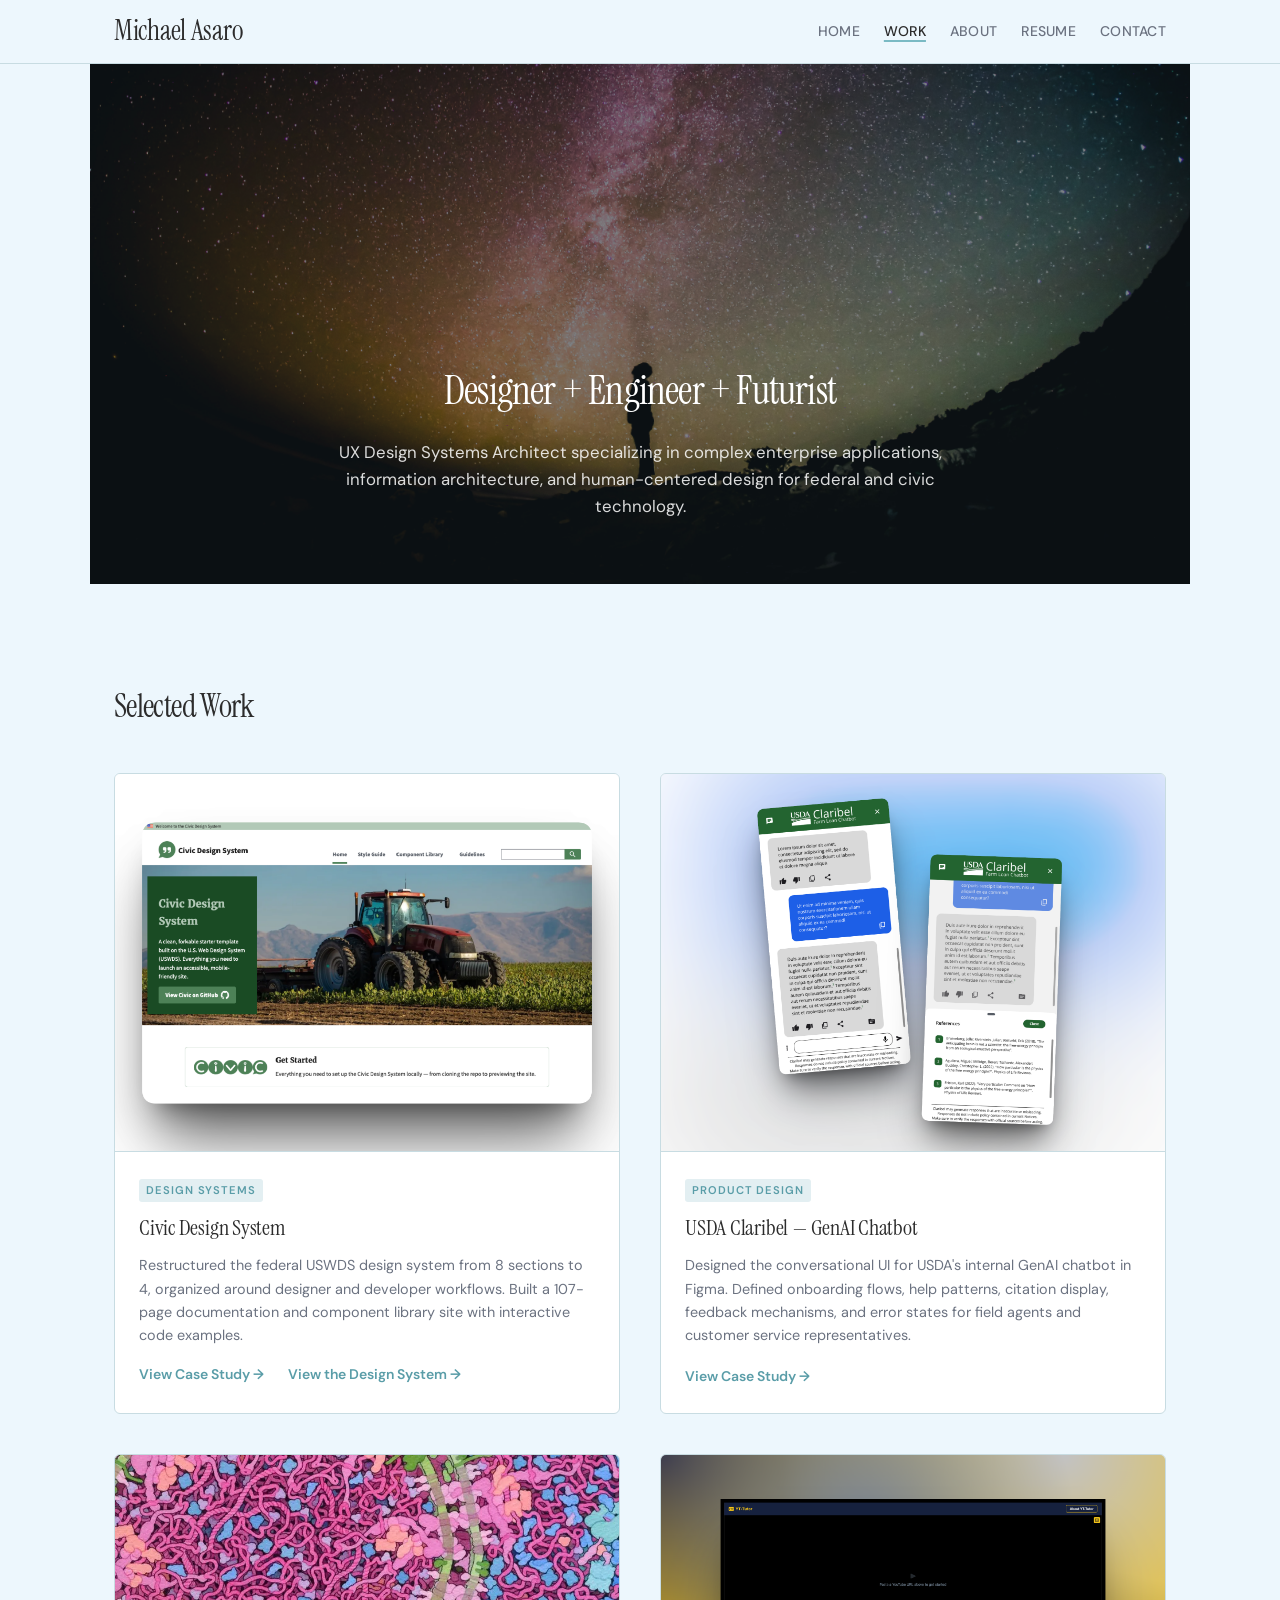
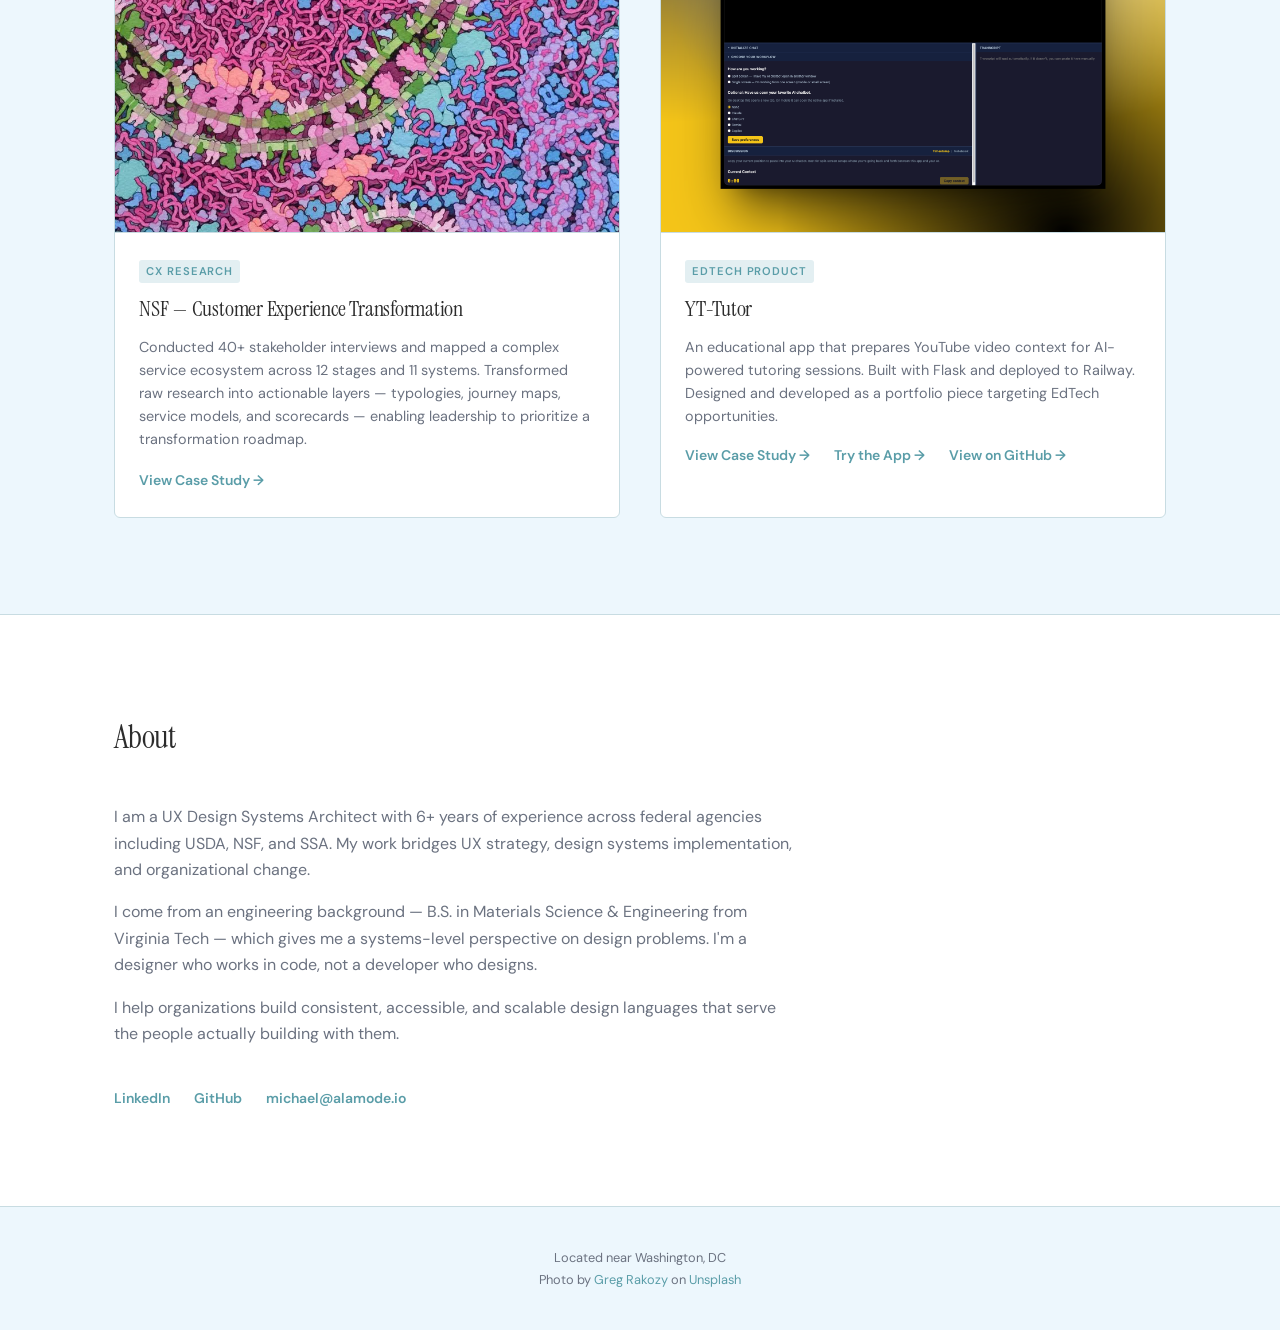
==== index.html @ 085da2db "Initial commit: portfolio site with 4 case studies, resume, and favicon Co-Authored-By: Claude Opus " ====
<!DOCTYPE html>
<html lang="en">
<head>
  <meta charset="UTF-8">
  <meta name="viewport" content="width=device-width, initial-scale=1.0">
  <title>Michael Asaro — UX Designer</title>
  <link rel="icon" href="favicon.svg" type="image/svg+xml">
  <link rel="stylesheet" href="styles.css">
  <link rel="preconnect" href="https://fonts.googleapis.com">
  <link rel="preconnect" href="https://fonts.gstatic.com" crossorigin>
  <link href="https://fonts.googleapis.com/css2?family=DM+Sans:ital,wght@0,400;0,500;0,600;0,700;1,400&family=Instrument+Serif:ital@0;1&display=swap" rel="stylesheet">
</head>
<body>

  <!-- Navigation -->
  <nav class="site-nav">
    <div class="nav-inner">
      <a href="/" class="nav-logo">Michael Asaro</a>
      <div class="nav-links">
        <a href="index.html">Home</a>
        <a href="#work" class="active">Work</a>
        <a href="#about">About</a>
        <a href="resume.html">Resume</a>
        <a href="mailto:michael@alamode.io">Contact</a>
      </div>
    </div>
  </nav>

  <!-- Hero -->
  <header class="hero">
    <div class="hero-overlay"></div>
    <div class="hero-content">
      <h1 class="hero-title">Designer + Engineer + Futurist</h1>
      <p class="hero-subtitle">UX Design Systems Architect specializing in complex enterprise applications, information architecture, and human-centered design for federal and civic technology.</p>
    </div>
  </header>

  <!-- Work Section -->
  <section id="work" class="work-section">
    <h2 class="section-heading">Selected Work</h2>
    <div class="card-grid">

      <!-- Card 1: Civic Design System -->
      <article class="project-card">
        <div class="card-image">
          <img src="civic-design-system/thumbnail.png" alt="Screenshot of the Civic Design System documentation site">
        </div>
        <div class="card-content">
          <span class="card-tag">Design Systems</span>
          <h3 class="card-title">Civic Design System</h3>
          <p class="card-description">Restructured the federal USWDS design system from 8 sections to 4, organized around designer and developer workflows. Built a 107-page documentation and component library site with interactive code examples.</p>
          <div class="card-links">
            <a href="civic-design-system.html" class="card-link">View Case Study →</a>
            <a href="https://michaelasaro.github.io/civic-guide/" class="card-link" target="_blank" rel="noopener">View the Design System →</a>
          </div>
        </div>
      </article>

      <!-- Card 2: USDA GenAI Chatbot -->
      <article class="project-card">
        <div class="card-image">
          <img src="claribel-chatbot/thumbnail.png" alt="Figma mockups of the USDA Claribel chatbot interface">
        </div>
        <div class="card-content">
          <span class="card-tag">Product Design</span>
          <h3 class="card-title">USDA Claribel — GenAI Chatbot</h3>
          <p class="card-description">Designed the conversational UI for USDA's internal GenAI chatbot in Figma. Defined onboarding flows, help patterns, citation display, feedback mechanisms, and error states for field agents and customer service representatives.</p>
          <a href="claribel-chatbot.html" class="card-link">View Case Study →</a>
        </div>
      </article>

      <!-- Card 3: NSF CX Research -->
      <article class="project-card">
        <div class="card-image">
          <img src="nsf-cx-research/thumbnail.png" alt="Service ecosystem visualization from NSF customer experience research">
        </div>
        <div class="card-content">
          <span class="card-tag">CX Research</span>
          <h3 class="card-title">NSF — Customer Experience Transformation</h3>
          <p class="card-description">Conducted 40+ stakeholder interviews and mapped a complex service ecosystem across 12 stages and 11 systems. Transformed raw research into actionable layers — typologies, journey maps, service models, and scorecards — enabling leadership to prioritize a transformation roadmap.</p>
          <a href="nsf-cx-research.html" class="card-link">View Case Study →</a>
        </div>
      </article>

      <!-- Card 4: YT-Tutor -->
      <article class="project-card">
        <div class="card-image">
          <img src="yt-tutor/thumbnail.png" alt="Screenshot of the YT-Tutor educational application">
        </div>
        <div class="card-content">
          <span class="card-tag">EdTech Product</span>
          <h3 class="card-title">YT-Tutor</h3>
          <p class="card-description">An educational app that prepares YouTube video context for AI-powered tutoring sessions. Built with Flask and deployed to Railway. Designed and developed as a portfolio piece targeting EdTech opportunities.</p>
          <div class="card-links">
            <a href="yt-tutor.html" class="card-link">View Case Study →</a>
            <a href="https://yt-tutor.up.railway.app/" class="card-link" target="_blank" rel="noopener">Try the App →</a>
            <a href="https://github.com/michaelasaro/YT-Tutor" class="card-link" target="_blank" rel="noopener">View on GitHub →</a>
          </div>
        </div>
      </article>

    </div>
  </section>

  <!-- About Section -->
  <section id="about" class="about-section">
    <div class="about-inner">
      <h2 class="section-heading">About</h2>
      <div class="about-content">
        <p>I am a UX Design Systems Architect with 6+ years of experience across federal agencies including USDA, NSF, and SSA. My work bridges UX strategy, design systems implementation, and organizational change.</p>
        <p>I come from an engineering background — B.S. in Materials Science &amp; Engineering from Virginia Tech — which gives me a systems-level perspective on design problems. I'm a designer who works in code, not a developer who designs.</p>
        <p>I help organizations build consistent, accessible, and scalable design languages that serve the people actually building with them.</p>
      </div>
      <div class="about-links">
        <a href="https://www.linkedin.com/in/alamode" target="_blank" rel="noopener">LinkedIn</a>
        <a href="https://github.com/michaelasaro" target="_blank" rel="noopener">GitHub</a>
        <a href="mailto:michael@alamode.io">michael@alamode.io</a>
      </div>
    </div>
  </section>

  <!-- Footer -->
  <footer class="site-footer">
    <p>Located near Washington, DC</p>
    <p>Photo by <a href="https://unsplash.com/@grakozy?utm_source=unsplash&utm_medium=referral&utm_content=creditCopyText" target="_blank" rel="noopener">Greg Rakozy</a> on <a href="https://unsplash.com/photos/silhouette-photography-of-person-oMpAz-DN-9I?utm_source=unsplash&utm_medium=referral&utm_content=creditCopyText" target="_blank" rel="noopener">Unsplash</a></p>
  </footer>

</body>
</html>
---- styles.css ----
/* ============================================
   CUSTOM PROPERTIES
   ============================================ */
:root {
  /* Colors — derived from old Squarespace palette */
  --color-bg: #edf7fd;
  --color-surface: #ffffff;
  --color-accent: #7abac4;
  --color-accent-hover: #5a9da8;
  --color-text: #2c2c2c;
  --color-text-muted: #6b7280;
  --color-border: #c8dce2;
  --color-tag-bg: #e3eff2;
  --color-hero-overlay: rgba(20, 30, 35, 0.55);

  /* Typography */
  --font-display: 'Instrument Serif', Georgia, serif;
  --font-body: 'DM Sans', system-ui, sans-serif;

  /* Spacing */
  --space-xs: 0.5rem;
  --space-sm: 1rem;
  --space-md: 1.5rem;
  --space-lg: 2.5rem;
  --space-xl: 4rem;
  --space-2xl: 6rem;

  /* Layout */
  --max-width: 1100px;
  --nav-height: 64px;
  --border-radius: 6px;
}


/* ============================================
   RESET & BASE
   ============================================ */
*, *::before, *::after {
  box-sizing: border-box;
  margin: 0;
  padding: 0;
}

html {
  scroll-behavior: smooth;
  scroll-padding-top: var(--nav-height);
}

body {
  font-family: var(--font-body);
  font-size: 1rem;
  line-height: 1.65;
  color: var(--color-text);
  background-color: var(--color-bg);
  -webkit-font-smoothing: antialiased;
}

img {
  max-width: 100%;
  height: auto;
  display: block;
}

a {
  color: var(--color-accent-hover);
  text-decoration: none;
  transition: color 0.2s ease;
}

a:hover {
  color: var(--color-text);
}


/* ============================================
   NAVIGATION
   ============================================ */
.site-nav {
  position: fixed;
  top: 0;
  left: 0;
  right: 0;
  z-index: 100;
  height: var(--nav-height);
  background: rgba(237, 247, 253, 0.92);
  backdrop-filter: blur(12px);
  -webkit-backdrop-filter: blur(12px);
  border-bottom: 1px solid var(--color-border);
}

.nav-inner {
  max-width: var(--max-width);
  margin: 0 auto;
  padding: 0 var(--space-md);
  height: 100%;
  display: flex;
  align-items: center;
  justify-content: space-between;
}

.nav-logo {
  font-family: var(--font-display);
  font-size: 1.75rem;
  color: var(--color-text);
  letter-spacing: -0.01em;
}

.nav-logo:hover {
  color: var(--color-accent-hover);
}

.nav-links {
  display: flex;
  gap: var(--space-md);
}

.nav-links a {
  font-size: 0.875rem;
  font-weight: 500;
  color: var(--color-text-muted);
  letter-spacing: 0.02em;
  text-transform: uppercase;
}

.nav-links a:hover,
.nav-links a.active {
  color: var(--color-text);
}

.nav-links a.active {
  text-decoration: underline;
  text-underline-offset: 4px;
  text-decoration-thickness: 2px;
  text-decoration-color: var(--color-accent);
}


/* ============================================
   HERO
   ============================================ */
.hero {
  position: relative;
  max-width: var(--max-width);
  margin: var(--nav-height) auto 0;
  padding-top: var(--space-xl);
  height: 520px;
  background-image: url('images/greg-rakozy-oMpAz-DN-9I-unsplash.jpg');
  background-size: cover;
  background-position: center bottom;
  display: flex;
  align-items: flex-end;
  justify-content: center;
}

.hero-overlay {
  position: absolute;
  inset: 0;
  background: var(--color-hero-overlay);
}

.hero-content {
  position: relative;
  z-index: 1;
  max-width: var(--max-width);
  padding: var(--space-xl) var(--space-md);
  text-align: center;
}

.hero-title {
  font-family: var(--font-display);
  font-size: 2.5rem;
  font-weight: 400;
  color: #ffffff;
  margin-bottom: var(--space-sm);
  letter-spacing: -0.02em;
}

.hero-subtitle {
  font-size: 1.05rem;
  color: rgba(255, 255, 255, 0.85);
  max-width: 680px;
  margin: 0 auto;
  line-height: 1.6;
}


/* ============================================
   SECTIONS
   ============================================ */
.section-heading {
  font-family: var(--font-display);
  font-size: 2rem;
  font-weight: 400;
  color: var(--color-text);
  margin-bottom: var(--space-lg);
  letter-spacing: -0.02em;
}

.work-section {
  max-width: var(--max-width);
  margin: 0 auto;
  padding: var(--space-2xl) var(--space-md);
}


/* ============================================
   PROJECT CARDS
   ============================================ */
.card-grid {
  display: grid;
  grid-template-columns: repeat(2, 1fr);
  gap: var(--space-lg);
}

.project-card {
  background: var(--color-surface);
  border-radius: var(--border-radius);
  overflow: hidden;
  border: 1px solid var(--color-border);
  transition: transform 0.25s ease, box-shadow 0.25s ease;
}

.project-card:hover {
  transform: translateY(-3px);
  box-shadow: 0 8px 24px rgba(0, 0, 0, 0.08);
}

.card-image {
  aspect-ratio: 4 / 3;
  overflow: hidden;
  background: #d8e6eb;
  border-bottom: 1px solid var(--color-border);
}

.card-image img {
  width: 100%;
  height: 100%;
  object-fit: cover;
  object-position: center top;
}

.card-content {
  padding: var(--space-md);
}

.card-tag {
  display: inline-block;
  font-size: 0.7rem;
  font-weight: 600;
  text-transform: uppercase;
  letter-spacing: 0.08em;
  color: var(--color-accent-hover);
  background: var(--color-tag-bg);
  padding: 0.2em 0.65em;
  border-radius: 3px;
  margin-bottom: var(--space-xs);
}

.card-title {
  font-family: var(--font-display);
  font-size: 1.4rem;
  font-weight: 400;
  color: var(--color-text);
  margin-bottom: var(--space-xs);
  letter-spacing: -0.01em;
}

.card-description {
  font-size: 0.9rem;
  color: var(--color-text-muted);
  margin-bottom: var(--space-sm);
  line-height: 1.6;
}

.card-link {
  font-size: 0.875rem;
  font-weight: 600;
  color: var(--color-accent-hover);
}

.card-link:hover {
  color: var(--color-text);
}

.card-links {
  display: flex;
  gap: var(--space-md);
}


/* ============================================
   ABOUT
   ============================================ */
.about-section {
  background: var(--color-surface);
  border-top: 1px solid var(--color-border);
  border-bottom: 1px solid var(--color-border);
}

.about-inner {
  max-width: var(--max-width);
  margin: 0 auto;
  padding: var(--space-2xl) var(--space-md);
}

.about-content {
  max-width: 680px;
}

.about-content p {
  font-size: 1rem;
  color: var(--color-text-muted);
  margin-bottom: var(--space-sm);
}

.about-content p:last-child {
  margin-bottom: var(--space-lg);
}

.about-links {
  display: flex;
  gap: var(--space-md);
}

.about-links a {
  font-size: 0.875rem;
  font-weight: 600;
  color: var(--color-accent-hover);
}

.about-links a:hover {
  color: var(--color-text);
}


/* ============================================
   RESUME PAGE
   ============================================ */
.resume-page {
  max-width: var(--max-width);
  margin: 0 auto;
  padding: calc(var(--nav-height) + var(--space-xl)) var(--space-md) var(--space-2xl);
}

.resume-header {
  margin-bottom: var(--space-xl);
}

.resume-name-row {
  display: flex;
  justify-content: space-between;
  align-items: flex-end;
  margin-bottom: var(--space-xs);
}

.resume-name {
  font-family: var(--font-display);
  font-size: 2.5rem;
  font-weight: 400;
  letter-spacing: -0.02em;
}

.resume-contact {
  font-size: 0.9rem;
  color: var(--color-text-muted);
  line-height: 1.8;
}

.resume-contact a {
  color: var(--color-accent-hover);
}

.print-btn {
  padding: 0.5em 1.2em;
  font-family: var(--font-body);
  font-size: 0.85rem;
  font-weight: 600;
  color: var(--color-surface);
  background: var(--color-accent);
  border: none;
  border-radius: var(--border-radius);
  cursor: pointer;
  transition: background 0.2s ease;
}

.print-btn:hover {
  background: var(--color-accent-hover);
}

.resume-section {
  margin-bottom: var(--space-xl);
}

.resume-section-title {
  font-family: var(--font-body);
  font-size: 1.1rem;
  font-weight: 700;
  text-transform: uppercase;
  letter-spacing: 0.05em;
  color: var(--color-accent-hover);
  padding-bottom: var(--space-xs);
  border-bottom: 2px solid var(--color-accent-hover);
  margin-bottom: var(--space-md);
}

.resume-section-title::before,
.resume-section-title::after {
  content: "\25A0";
  font-size: 0.6em;
  vertical-align: middle;
  color: var(--color-accent);
}

.resume-section-title::before {
  margin-right: 0.5em;
}

.resume-section-title::after {
  margin-left: 0.5em;
}

.resume-skills {
  display: grid;
  gap: var(--space-xs);
}

.skill-row {
  display: flex;
  gap: var(--space-sm);
  font-size: 0.9rem;
  line-height: 1.6;
}

.skill-row dt {
  font-weight: 600;
  min-width: 120px;
  color: var(--color-text);
}

.skill-row dd {
  color: var(--color-text-muted);
}

.resume-entry {
  margin-bottom: var(--space-md);
}

.resume-entry:last-child {
  margin-bottom: 0;
}

.resume-entry-header {
  display: flex;
  justify-content: space-between;
  align-items: baseline;
  flex-wrap: wrap;
  gap: var(--space-xs);
  margin-bottom: var(--space-xs);
}

.resume-role {
  font-family: var(--font-body);
  font-size: 1rem;
  font-weight: 600;
}

.resume-company {
  font-weight: 400;
  color: var(--color-text-muted);
}

.resume-meta {
  font-size: 0.85rem;
  color: var(--color-text-muted);
  white-space: nowrap;
}

.resume-list {
  list-style: disc;
  padding-left: 1.25em;
}

.resume-list li {
  font-size: 0.9rem;
  color: var(--color-text-muted);
  line-height: 1.65;
  margin-bottom: 0.25em;
}

.resume-clearance {
  font-size: 0.9rem;
  color: var(--color-text-muted);
}


/* ============================================
   PRINT STYLES
   ============================================ */
@media print {
  *,
  *::before,
  *::after {
    background: transparent !important;
    color: #000 !important;
    box-shadow: none !important;
  }

  body {
    font-size: 10.5pt;
    line-height: 1.4;
  }

  .site-nav,
  .print-btn,
  .no-print {
    display: none !important;
  }

  .resume-page {
    padding: 0.5in 0.6in;
    max-width: 100%;
  }

  .resume-header {
    margin-bottom: 14pt;
  }

  .resume-name {
    font-size: 19pt;
    margin-bottom: 3pt;
  }

  .resume-contact {
    font-size: 9.5pt;
    line-height: 1.5;
  }

  .resume-section {
    margin-bottom: 12pt;
  }

  .resume-section-title {
    font-size: 12.5pt;
    margin-bottom: 7pt;
    padding-bottom: 3pt;
    color: var(--color-accent-hover) !important;
    border-bottom-color: var(--color-accent-hover) !important;
  }

  .resume-section-title::before,
  .resume-section-title::after {
    color: var(--color-accent) !important;
  }

  .skill-row {
    font-size: 9.5pt;
    line-height: 1.4;
  }

  .skill-row dt {
    min-width: 105px;
  }

  .resume-skills {
    gap: 2pt;
  }

  .resume-entry {
    margin-bottom: 10pt;
    page-break-inside: avoid;
  }

  .resume-entry-header {
    margin-bottom: 2pt;
    page-break-inside: avoid;
  }

  .resume-role {
    font-size: 10pt;
  }

  .resume-meta {
    font-size: 8.5pt;
  }

  .resume-list {
    padding-left: 1.1em;
  }

  .resume-list li {
    font-size: 9.5pt;
    line-height: 1.4;
    margin-bottom: 1.5pt;
  }

  .resume-clearance {
    font-size: 9.5pt;
  }

  a {
    text-decoration: none !important;
  }

  @page {
    margin: 0;
  }
}


/* ============================================
   FOOTER
   ============================================ */
.site-footer {
  max-width: var(--max-width);
  margin: 0 auto;
  padding: var(--space-lg) var(--space-md);
  text-align: center;
}

.site-footer p {
  font-size: 0.8rem;
  color: var(--color-text-muted);
}


/* ============================================
   RESPONSIVE
   ============================================ */
@media (max-width: 768px) {
  .hero {
    height: 340px;
  }

  .hero-title {
    font-size: 1.8rem;
  }

  .hero-subtitle {
    font-size: 0.95rem;
  }

  .card-grid {
    grid-template-columns: 1fr;
  }

  .section-heading {
    font-size: 1.6rem;
  }

  .about-links {
    flex-direction: column;
    gap: var(--space-xs);
  }
}

@media (max-width: 480px) {
  .nav-links {
    gap: var(--space-sm);
  }

  .nav-links a {
    font-size: 0.75rem;
  }

  .hero-content {
    padding: var(--space-lg) var(--space-sm);
  }
}
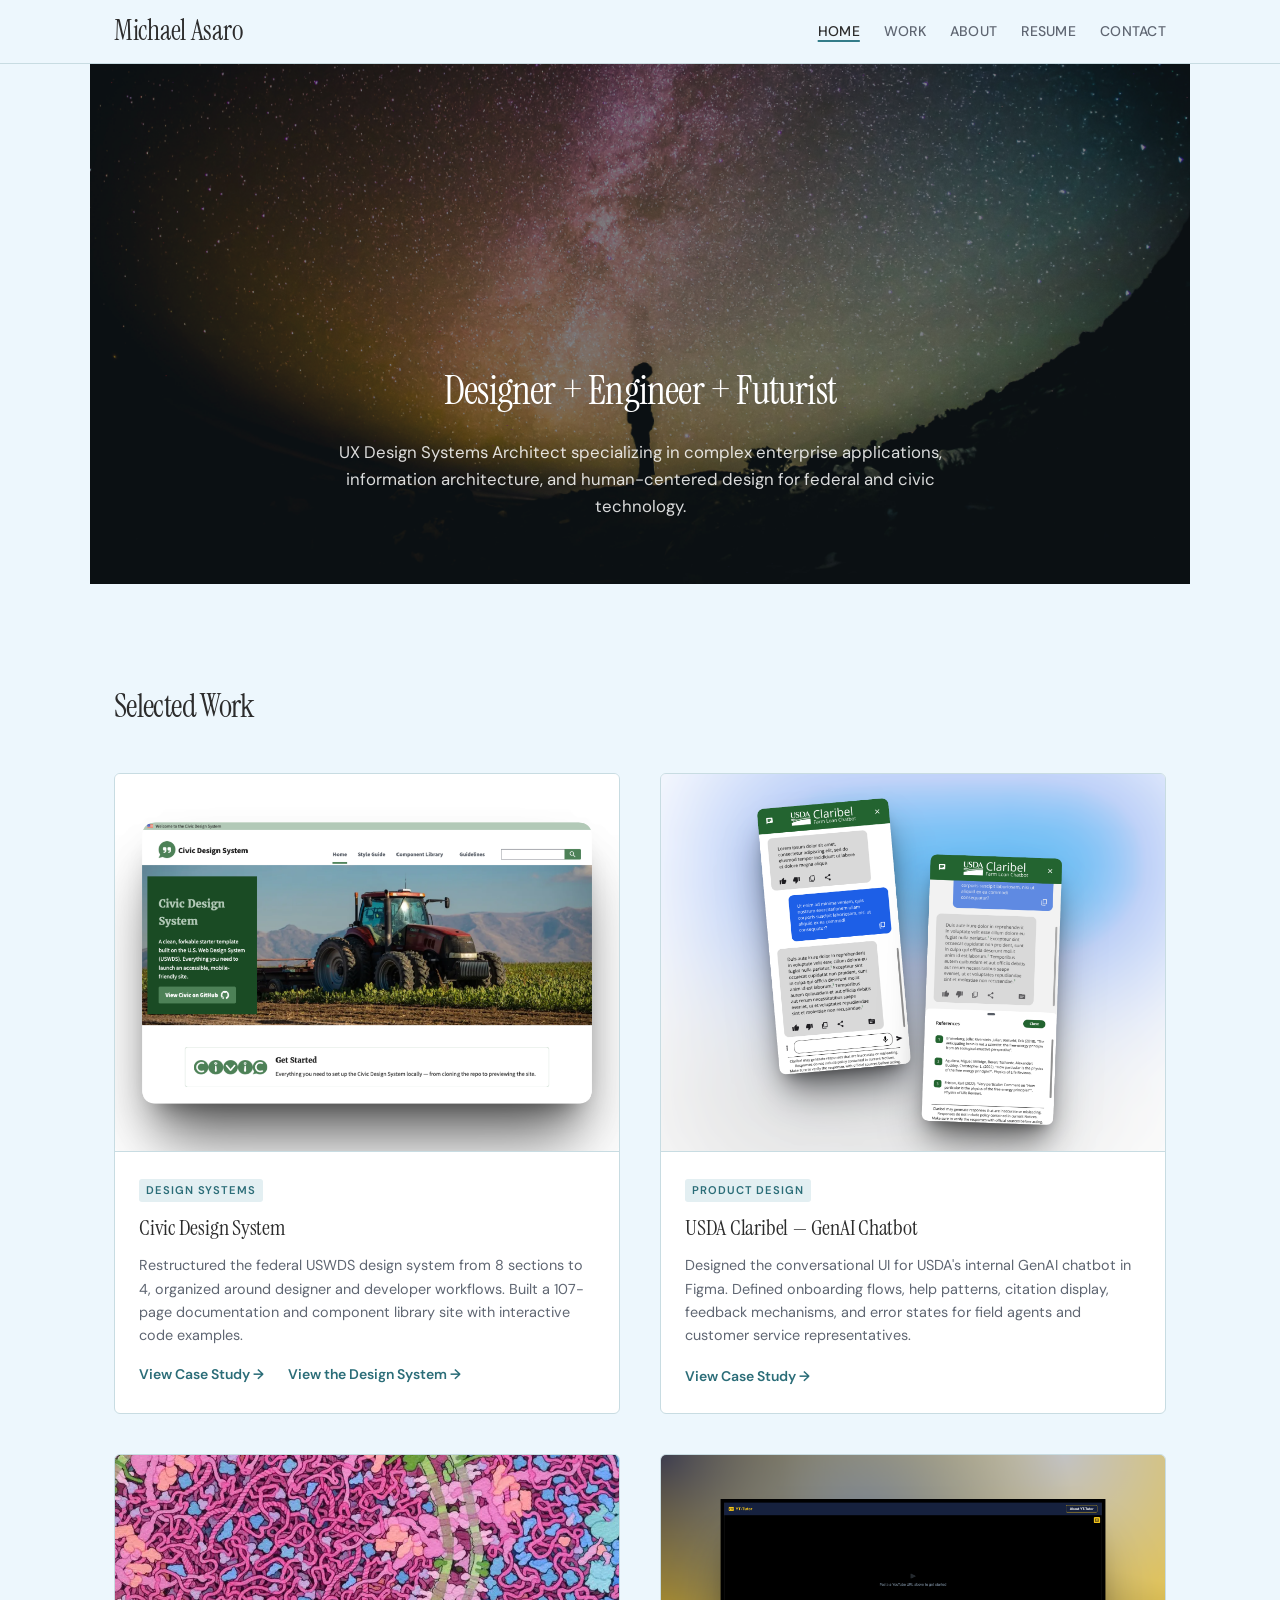
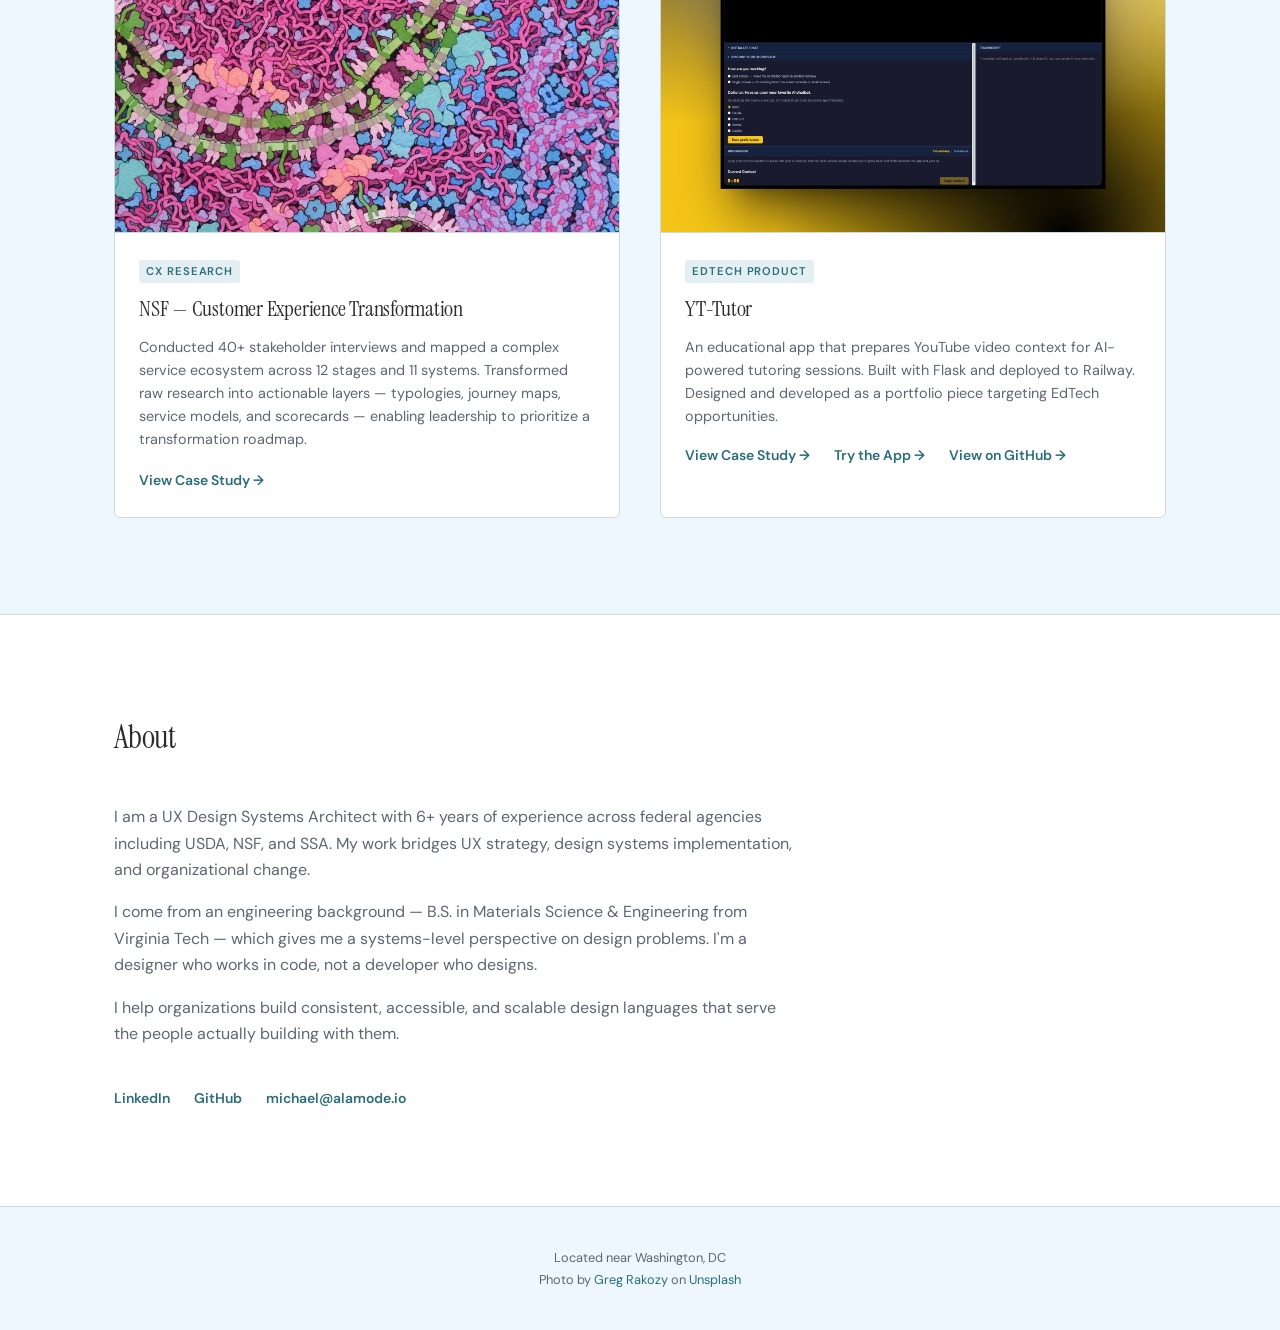
==== commit 91d8ec5b: "Add accessibility fixes, contact page, and mobile nav improvements - Fix WCAG 2.1 AA color contrast:" ====
--- a/index.html
+++ b/index.html
@@ -12,17 +12,19 @@
 </head>
 <body>
 
+  <a href="#main-content" class="skip-link">Skip to main content</a>
+
   <!-- Navigation -->
-  <nav class="site-nav">
+  <nav class="site-nav" aria-label="Main navigation">
     <div class="nav-inner">
       <a href="/" class="nav-logo">Michael Asaro</a>
-      <div class="nav-links">
-        <a href="index.html">Home</a>
-        <a href="#work" class="active">Work</a>
-        <a href="#about">About</a>
-        <a href="resume.html">Resume</a>
-        <a href="mailto:michael@alamode.io">Contact</a>
-      </div>
+      <ul class="nav-links">
+        <li><a href="index.html" data-section="home">Home</a></li>
+        <li><a href="#work" data-section="work">Work</a></li>
+        <li><a href="#about" data-section="about">About</a></li>
+        <li><a href="resume.html">Resume</a></li>
+        <li><a href="contact.html">Contact</a></li>
+      </ul>
     </div>
   </nav>
 
@@ -34,6 +36,8 @@
       <p class="hero-subtitle">UX Design Systems Architect specializing in complex enterprise applications, information architecture, and human-centered design for federal and civic technology.</p>
     </div>
   </header>
+
+  <main id="main-content">
 
   <!-- Work Section -->
   <section id="work" class="work-section">
@@ -51,7 +55,7 @@
           <p class="card-description">Restructured the federal USWDS design system from 8 sections to 4, organized around designer and developer workflows. Built a 107-page documentation and component library site with interactive code examples.</p>
           <div class="card-links">
             <a href="civic-design-system.html" class="card-link">View Case Study →</a>
-            <a href="https://michaelasaro.github.io/civic-guide/" class="card-link" target="_blank" rel="noopener">View the Design System →</a>
+            <a href="https://michaelasaro.github.io/civic-guide/" class="card-link" target="_blank" rel="noopener">View the Design System →<span class="sr-only"> (opens in new tab)</span></a>
           </div>
         </div>
       </article>
@@ -93,8 +97,8 @@
           <p class="card-description">An educational app that prepares YouTube video context for AI-powered tutoring sessions. Built with Flask and deployed to Railway. Designed and developed as a portfolio piece targeting EdTech opportunities.</p>
           <div class="card-links">
             <a href="yt-tutor.html" class="card-link">View Case Study →</a>
-            <a href="https://yt-tutor.up.railway.app/" class="card-link" target="_blank" rel="noopener">Try the App →</a>
-            <a href="https://github.com/michaelasaro/YT-Tutor" class="card-link" target="_blank" rel="noopener">View on GitHub →</a>
+            <a href="https://yt-tutor.up.railway.app/" class="card-link" target="_blank" rel="noopener">Try the App →<span class="sr-only"> (opens in new tab)</span></a>
+            <a href="https://github.com/michaelasaro/YT-Tutor" class="card-link" target="_blank" rel="noopener">View on GitHub →<span class="sr-only"> (opens in new tab)</span></a>
           </div>
         </div>
       </article>
@@ -112,18 +116,54 @@
         <p>I help organizations build consistent, accessible, and scalable design languages that serve the people actually building with them.</p>
       </div>
       <div class="about-links">
-        <a href="https://www.linkedin.com/in/alamode" target="_blank" rel="noopener">LinkedIn</a>
-        <a href="https://github.com/michaelasaro" target="_blank" rel="noopener">GitHub</a>
+        <a href="https://www.linkedin.com/in/alamode" target="_blank" rel="noopener">LinkedIn<span class="sr-only"> (opens in new tab)</span></a>
+        <a href="https://github.com/michaelasaro" target="_blank" rel="noopener">GitHub<span class="sr-only"> (opens in new tab)</span></a>
         <a href="mailto:michael@alamode.io">michael@alamode.io</a>
       </div>
     </div>
   </section>
 
+  </main>
+
   <!-- Footer -->
   <footer class="site-footer">
     <p>Located near Washington, DC</p>
-    <p>Photo by <a href="https://unsplash.com/@grakozy?utm_source=unsplash&utm_medium=referral&utm_content=creditCopyText" target="_blank" rel="noopener">Greg Rakozy</a> on <a href="https://unsplash.com/photos/silhouette-photography-of-person-oMpAz-DN-9I?utm_source=unsplash&utm_medium=referral&utm_content=creditCopyText" target="_blank" rel="noopener">Unsplash</a></p>
+    <p>Photo by <a href="https://unsplash.com/@grakozy?utm_source=unsplash&utm_medium=referral&utm_content=creditCopyText" target="_blank" rel="noopener">Greg Rakozy<span class="sr-only"> (opens in new tab)</span></a> on <a href="https://unsplash.com/photos/silhouette-photography-of-person-oMpAz-DN-9I?utm_source=unsplash&utm_medium=referral&utm_content=creditCopyText" target="_blank" rel="noopener">Unsplash<span class="sr-only"> (opens in new tab)</span></a></p>
   </footer>
+
+  <script>
+    (function () {
+      const sections = [
+        { id: 'about', el: document.getElementById('about') },
+        { id: 'work', el: document.getElementById('work') }
+      ];
+      const navLinks = document.querySelectorAll('.nav-links a[data-section]');
+      const offset = 120;
+
+      function update() {
+        let active = 'home';
+        const atBottom = (window.innerHeight + window.scrollY) >= (document.body.scrollHeight - 50);
+        if (atBottom) {
+          active = 'about';
+        } else {
+          for (const s of sections) {
+            if (s.el && s.el.getBoundingClientRect().top <= offset) {
+              active = s.id;
+            }
+          }
+        }
+        navLinks.forEach(link => {
+          const isActive = link.dataset.section === active;
+          link.classList.toggle('active', isActive);
+          if (isActive) link.setAttribute('aria-current', 'true');
+          else link.removeAttribute('aria-current');
+        });
+      }
+
+      window.addEventListener('scroll', update, { passive: true });
+      update();
+    })();
+  </script>
 
 </body>
 </html>
--- a/styles.css
+++ b/styles.css
@@ -5,10 +5,10 @@
   /* Colors — derived from old Squarespace palette */
   --color-bg: #edf7fd;
   --color-surface: #ffffff;
-  --color-accent: #7abac4;
-  --color-accent-hover: #5a9da8;
+  --color-accent: #337c89;
+  --color-accent-hover: #2b6d78;
   --color-text: #2c2c2c;
-  --color-text-muted: #6b7280;
+  --color-text-muted: #5f6672;
   --color-border: #c8dce2;
   --color-tag-bg: #e3eff2;
   --color-hero-overlay: rgba(20, 30, 35, 0.55);
@@ -69,6 +69,57 @@
 
 a:hover {
   color: var(--color-text);
+}
+
+
+/* ============================================
+   ACCESSIBILITY
+   ============================================ */
+.skip-link {
+  position: absolute;
+  top: -100%;
+  left: 0;
+  padding: 0.75rem 1.25rem;
+  background: var(--color-text);
+  color: var(--color-surface);
+  font-size: 0.875rem;
+  font-weight: 600;
+  z-index: 200;
+  transition: top 0.2s ease;
+}
+
+.skip-link:focus {
+  top: 0;
+  color: var(--color-surface);
+}
+
+a:focus-visible,
+button:focus-visible {
+  outline: 2px solid var(--color-text);
+  outline-offset: 2px;
+}
+
+.sr-only {
+  position: absolute;
+  width: 1px;
+  height: 1px;
+  padding: 0;
+  margin: -1px;
+  overflow: hidden;
+  clip: rect(0, 0, 0, 0);
+  white-space: nowrap;
+  border: 0;
+}
+
+@media (prefers-reduced-motion: reduce) {
+  *,
+  *::before,
+  *::after {
+    animation-duration: 0.01ms !important;
+    animation-iteration-count: 1 !important;
+    transition-duration: 0.01ms !important;
+    scroll-behavior: auto !important;
+  }
 }
 
 
@@ -112,6 +163,7 @@
 .nav-links {
   display: flex;
   gap: var(--space-md);
+  list-style: none;
 }
 
 .nav-links a {
@@ -511,6 +563,7 @@
   }
 
   .site-nav,
+  .skip-link,
   .print-btn,
   .no-print {
     display: none !important;
@@ -626,9 +679,42 @@
 /* ============================================
    RESPONSIVE
    ============================================ */
-@media (max-width: 768px) {
+@media screen and (max-width: 768px) {
+  .site-nav {
+    height: auto;
+  }
+
+  .nav-inner {
+    flex-wrap: wrap;
+    justify-content: center;
+    gap: 0;
+    padding: 0.4rem var(--space-md);
+  }
+
+  .nav-logo {
+    font-size: 1.4rem;
+    width: 100%;
+    text-align: center;
+    white-space: nowrap;
+  }
+
+  .nav-links {
+    gap: var(--space-sm);
+    padding-bottom: 0.35rem;
+  }
+
+  .nav-links a {
+    font-size: 0.75rem;
+    padding: 0.5rem 0.15rem;
+  }
+
+  html {
+    scroll-padding-top: 88px;
+  }
+
   .hero {
     height: 340px;
+    margin-top: 88px;
   }
 
   .hero-title {
@@ -639,6 +725,10 @@
     font-size: 0.95rem;
   }
 
+  .hero-content {
+    padding: var(--space-lg) var(--space-sm);
+  }
+
   .card-grid {
     grid-template-columns: 1fr;
   }
@@ -649,20 +739,14 @@
 
   .about-links {
     flex-direction: column;
-    gap: var(--space-xs);
-  }
-}
-
-@media (max-width: 480px) {
-  .nav-links {
     gap: var(--space-sm);
   }
 
-  .nav-links a {
-    font-size: 0.75rem;
-  }
-
-  .hero-content {
-    padding: var(--space-lg) var(--space-sm);
-  }
-}
+  .about-links a {
+    padding: 0.5rem 0;
+  }
+
+  .resume-page {
+    padding-top: calc(88px + var(--space-xl));
+  }
+}
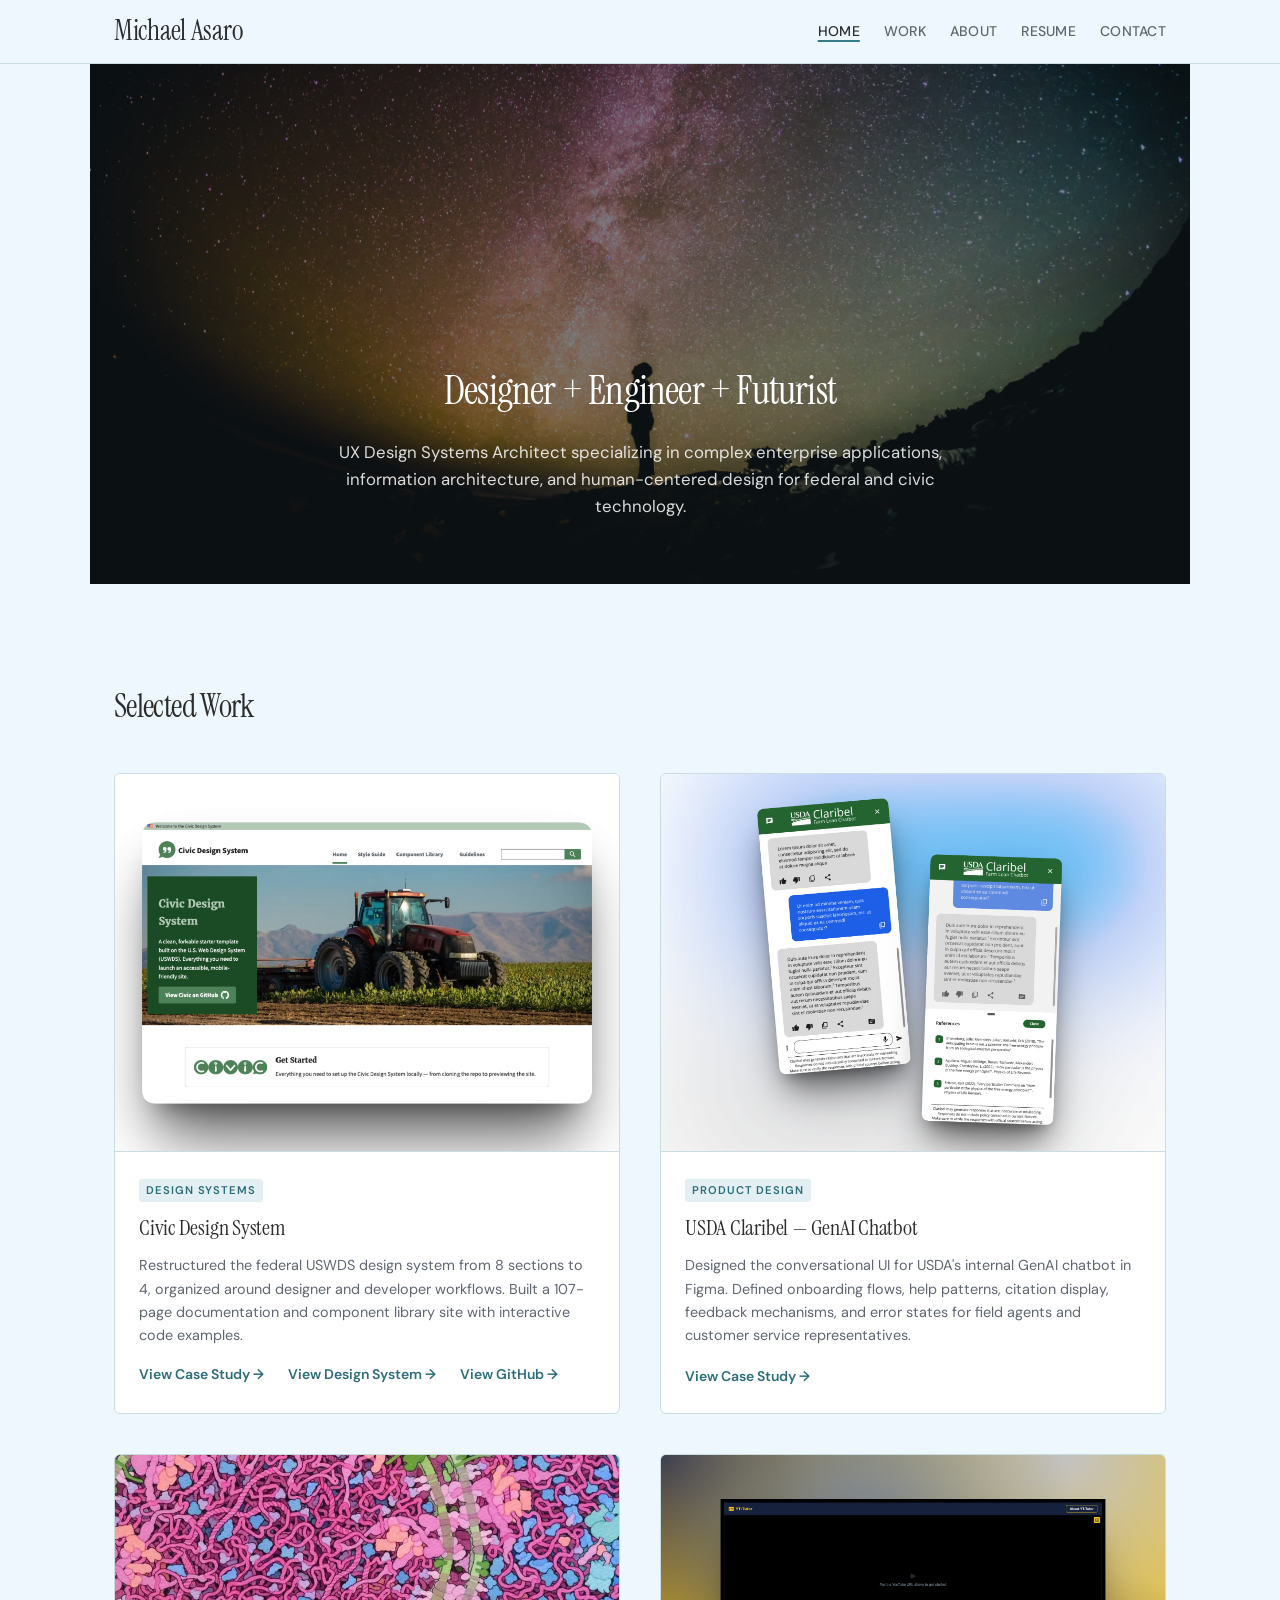
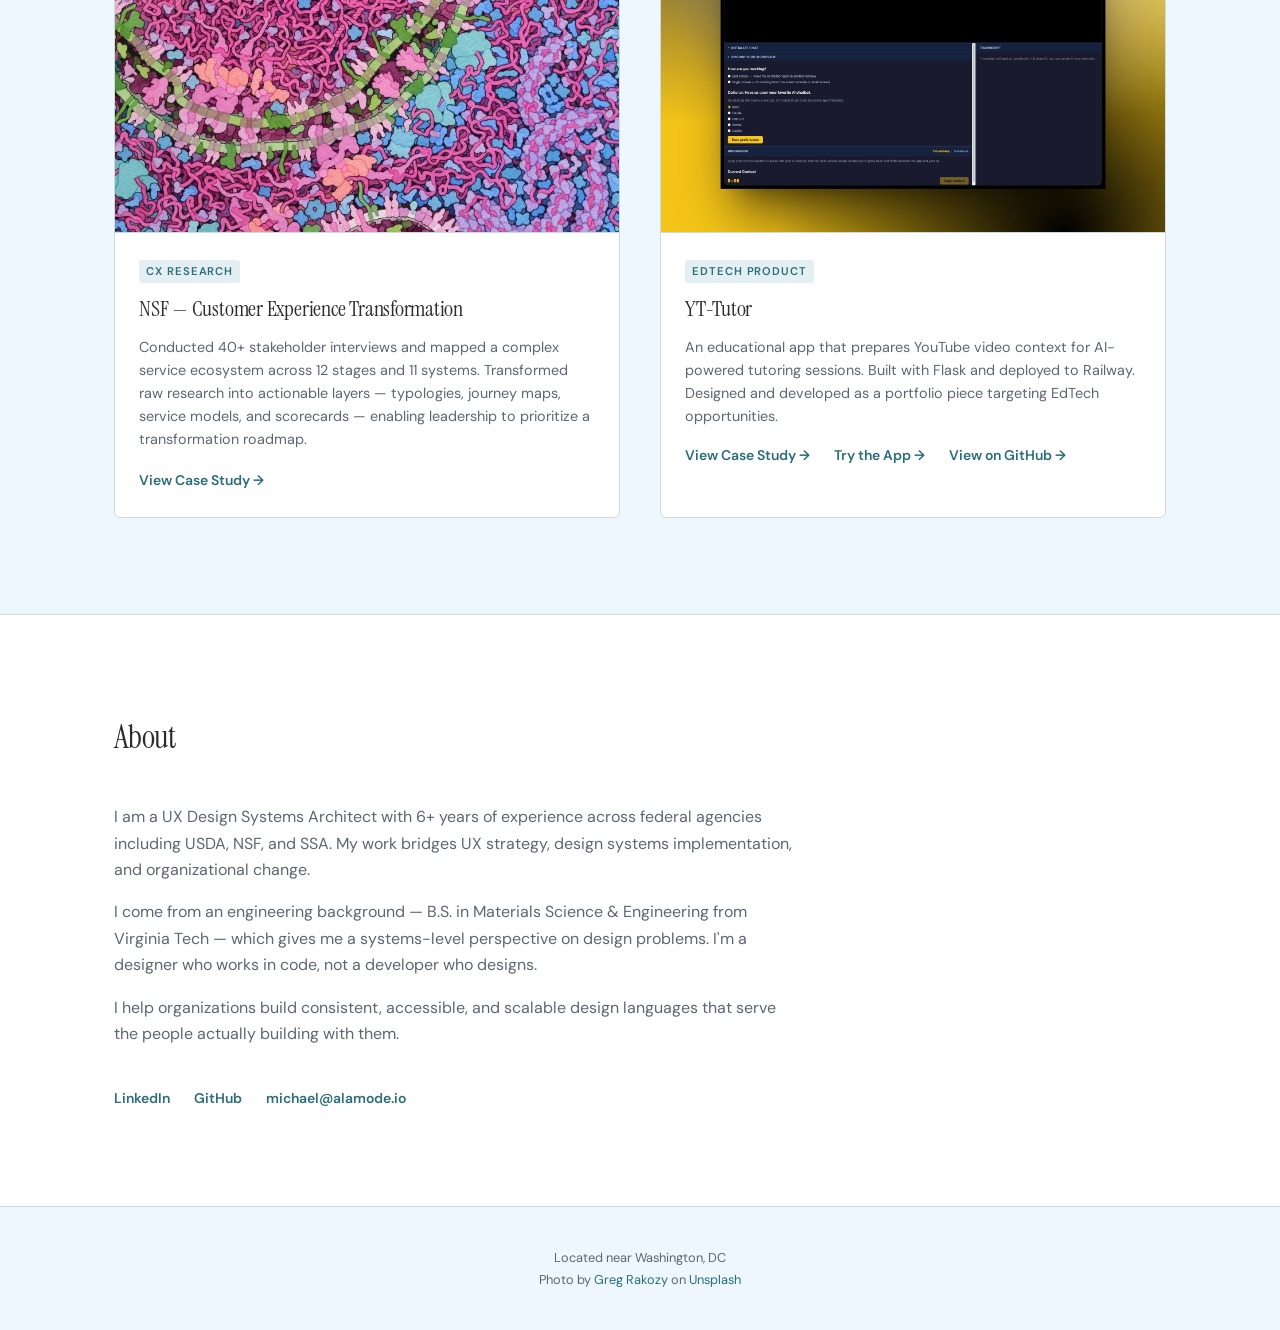
==== commit c2e3ebcd: "Add GitHub link to civic design system and update link text" ====
--- a/index.html
+++ b/index.html
@@ -55,7 +55,8 @@
           <p class="card-description">Restructured the federal USWDS design system from 8 sections to 4, organized around designer and developer workflows. Built a 107-page documentation and component library site with interactive code examples.</p>
           <div class="card-links">
             <a href="civic-design-system.html" class="card-link">View Case Study →</a>
-            <a href="https://michaelasaro.github.io/civic-guide/" class="card-link" target="_blank" rel="noopener">View the Design System →<span class="sr-only"> (opens in new tab)</span></a>
+            <a href="https://michaelasaro.github.io/civic-guide/" class="card-link" target="_blank" rel="noopener">View Design System →<span class="sr-only"> (opens in new tab)</span></a>
+            <a href="https://github.com/michaelasaro/civic-guide" class="card-link" target="_blank" rel="noopener">View GitHub →<span class="sr-only"> (opens in new tab)</span></a>
           </div>
         </div>
       </article>
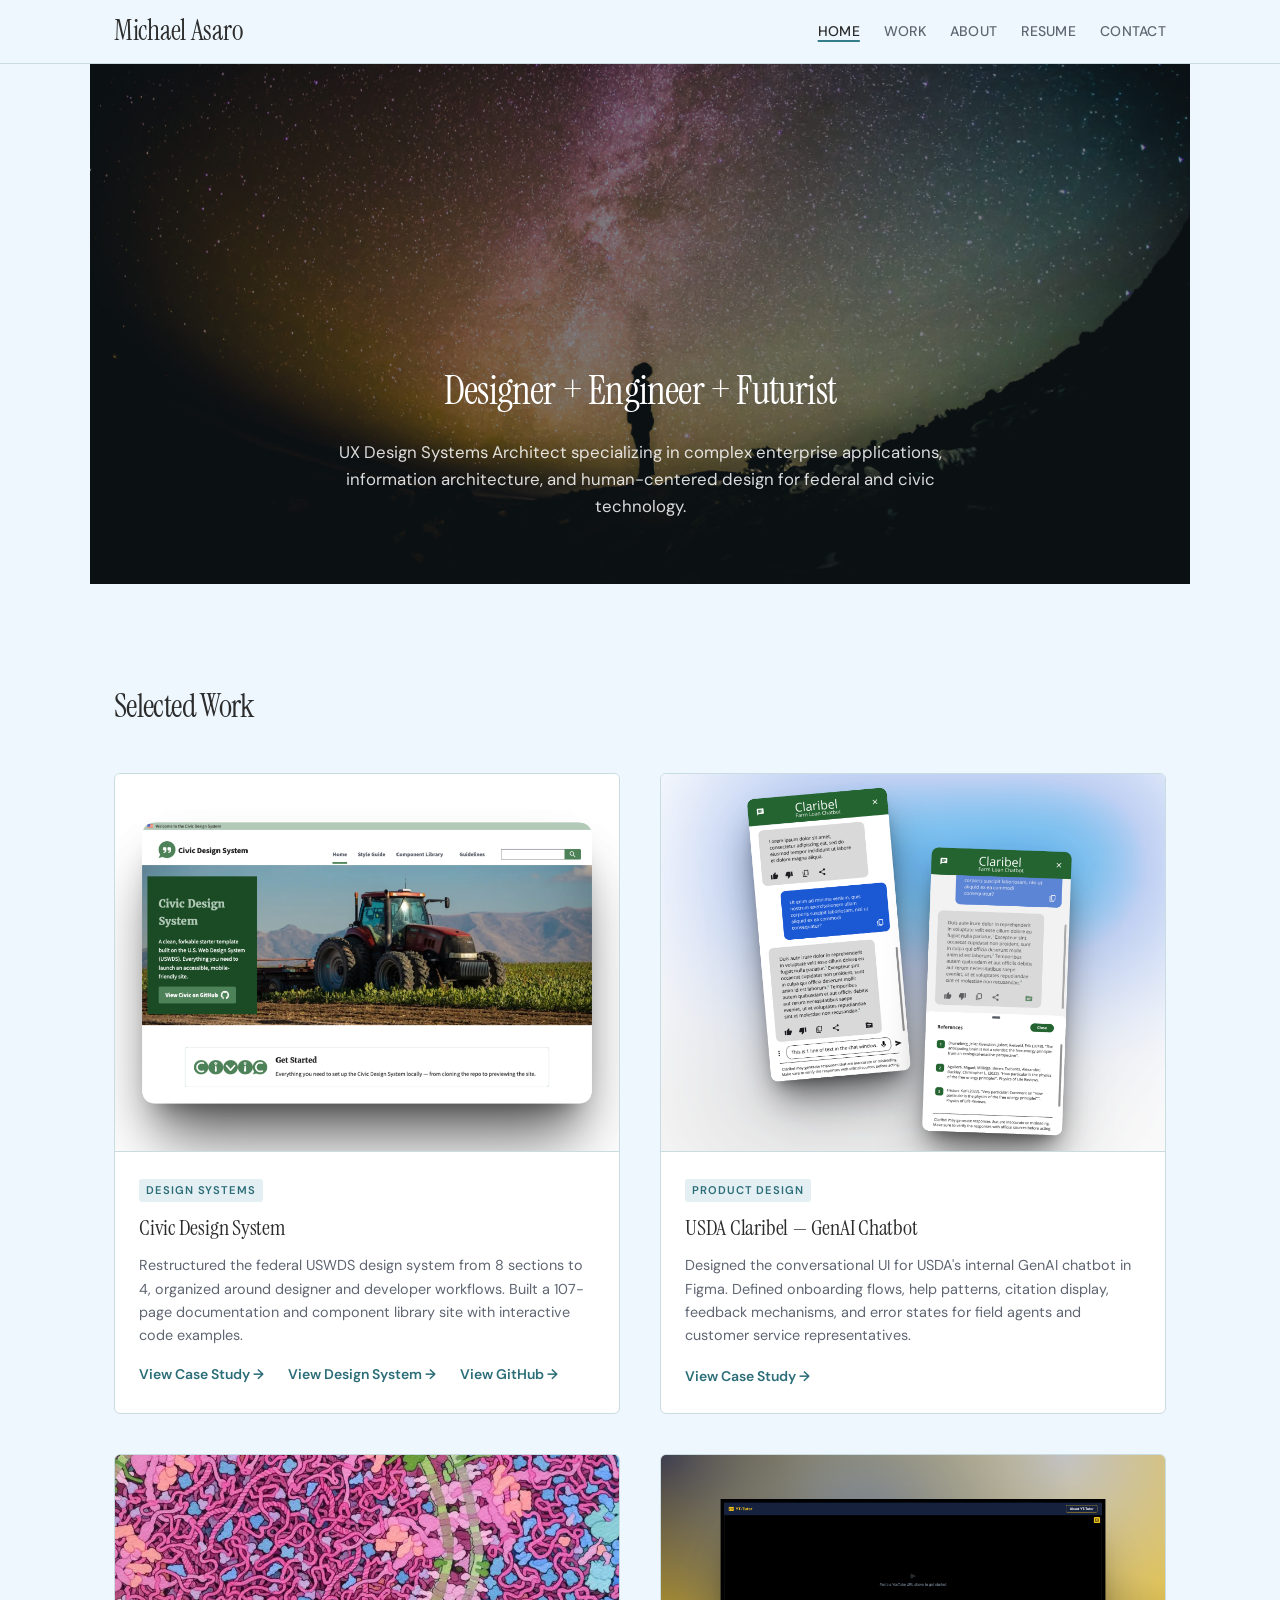
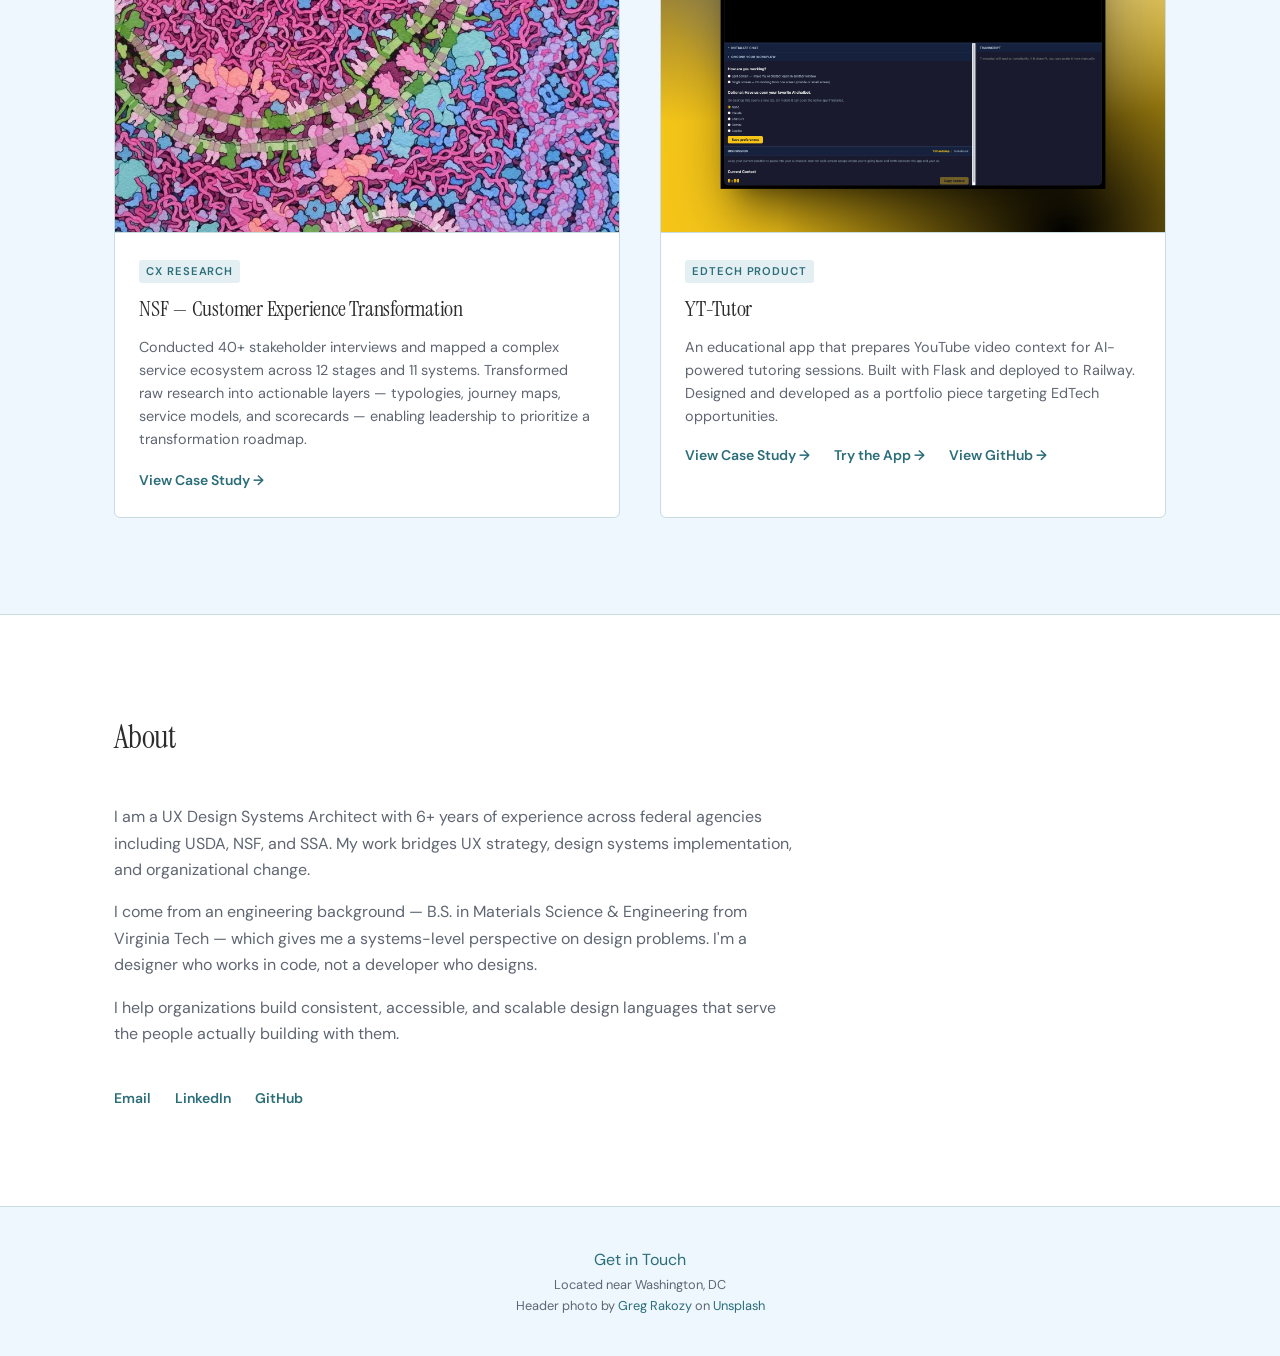
==== commit 0321aa34: "- Add "Get in Touch" link to site footers across multiple pages - Update the look of the contact pag" ====
--- a/index.html
+++ b/index.html
@@ -99,7 +99,7 @@
           <div class="card-links">
             <a href="yt-tutor.html" class="card-link">View Case Study →</a>
             <a href="https://yt-tutor.up.railway.app/" class="card-link" target="_blank" rel="noopener">Try the App →<span class="sr-only"> (opens in new tab)</span></a>
-            <a href="https://github.com/michaelasaro/YT-Tutor" class="card-link" target="_blank" rel="noopener">View on GitHub →<span class="sr-only"> (opens in new tab)</span></a>
+            <a href="https://github.com/michaelasaro/YT-Tutor" class="card-link" target="_blank" rel="noopener">View GitHub →<span class="sr-only"> (opens in new tab)</span></a>
           </div>
         </div>
       </article>
@@ -117,9 +117,9 @@
         <p>I help organizations build consistent, accessible, and scalable design languages that serve the people actually building with them.</p>
       </div>
       <div class="about-links">
+        <a href="mailto:michael@alamode.io">Email</a>
         <a href="https://www.linkedin.com/in/alamode" target="_blank" rel="noopener">LinkedIn<span class="sr-only"> (opens in new tab)</span></a>
         <a href="https://github.com/michaelasaro" target="_blank" rel="noopener">GitHub<span class="sr-only"> (opens in new tab)</span></a>
-        <a href="mailto:michael@alamode.io">michael@alamode.io</a>
       </div>
     </div>
   </section>
@@ -128,8 +128,9 @@
 
   <!-- Footer -->
   <footer class="site-footer">
+    <a href="contact.html">Get in Touch</a>
     <p>Located near Washington, DC</p>
-    <p>Photo by <a href="https://unsplash.com/@grakozy?utm_source=unsplash&utm_medium=referral&utm_content=creditCopyText" target="_blank" rel="noopener">Greg Rakozy<span class="sr-only"> (opens in new tab)</span></a> on <a href="https://unsplash.com/photos/silhouette-photography-of-person-oMpAz-DN-9I?utm_source=unsplash&utm_medium=referral&utm_content=creditCopyText" target="_blank" rel="noopener">Unsplash<span class="sr-only"> (opens in new tab)</span></a></p>
+    <p>Header photo by <a href="https://unsplash.com/@grakozy?utm_source=unsplash&utm_medium=referral&utm_content=creditCopyText" target="_blank" rel="noopener">Greg Rakozy<span class="sr-only"> (opens in new tab)</span></a> on <a href="https://unsplash.com/photos/silhouette-photography-of-person-oMpAz-DN-9I?utm_source=unsplash&utm_medium=referral&utm_content=creditCopyText" target="_blank" rel="noopener">Unsplash<span class="sr-only"> (opens in new tab)</span></a></p>
   </footer>
 
   <script>
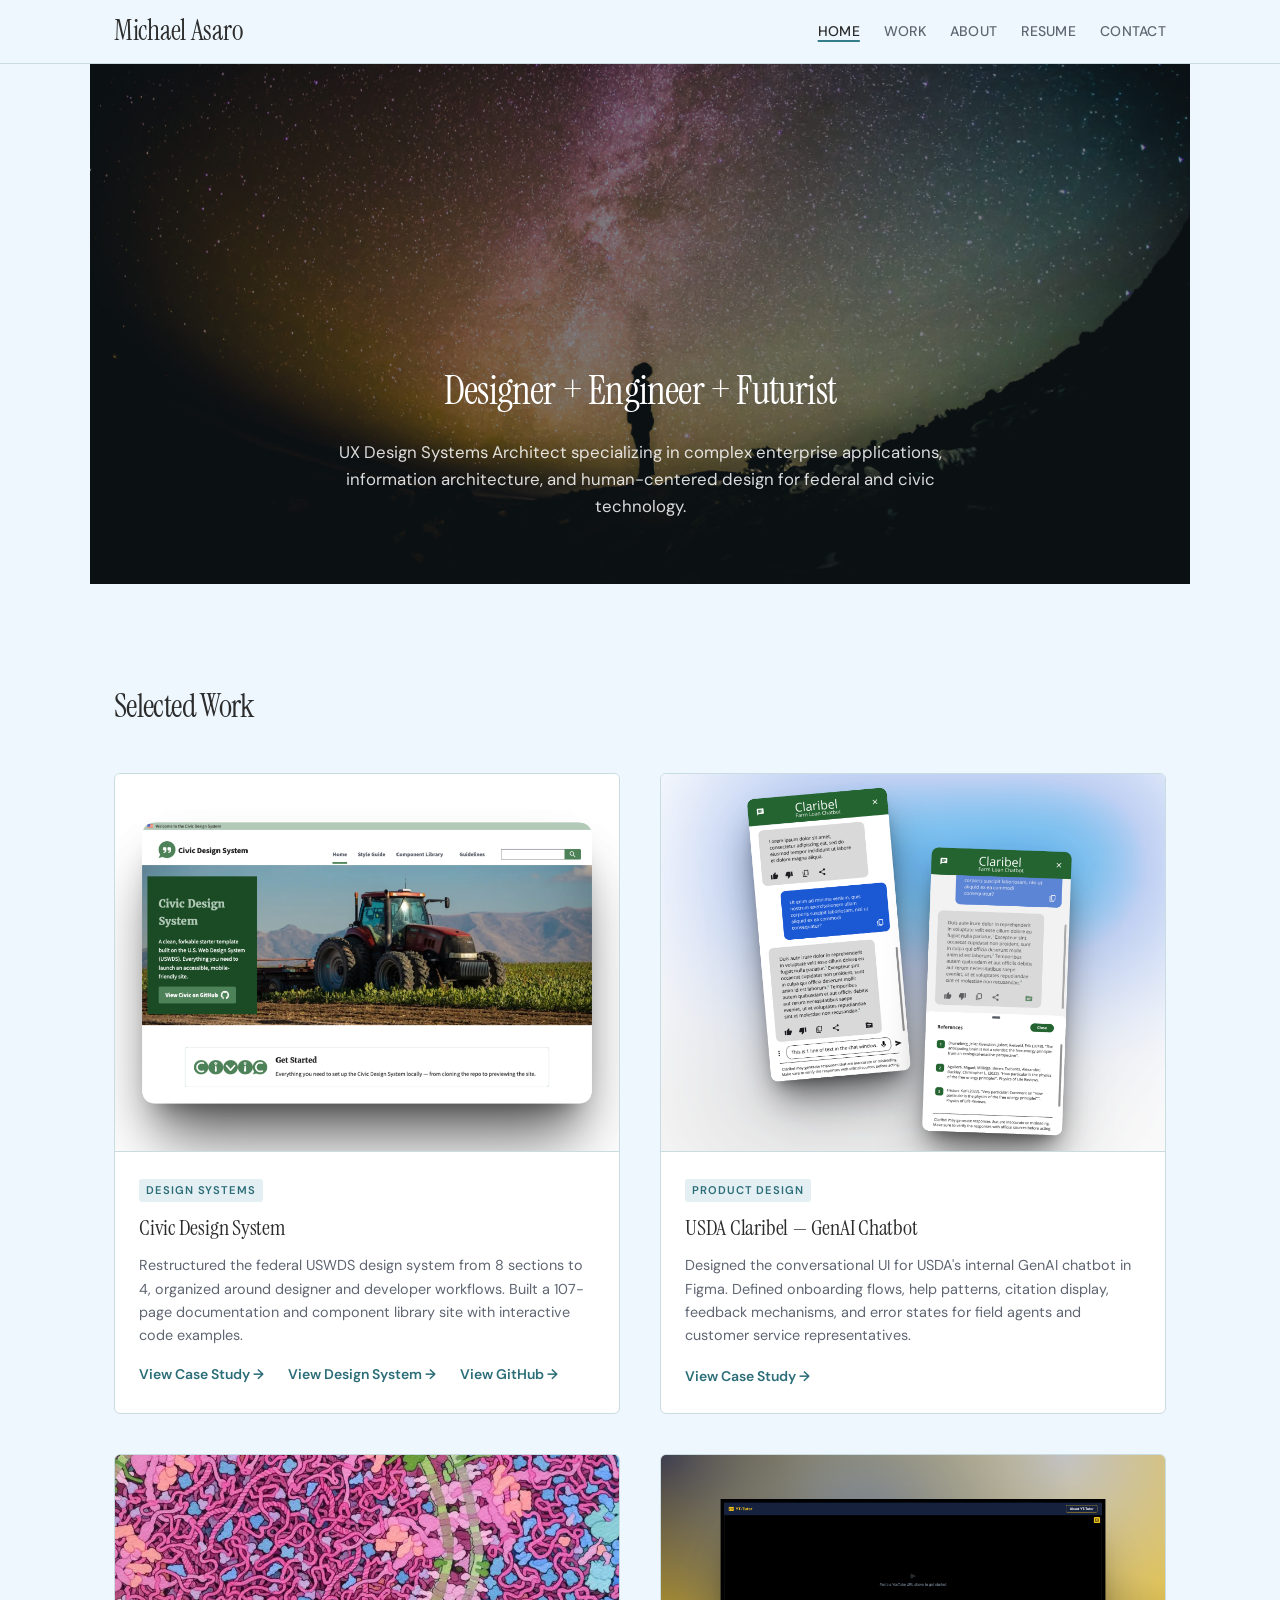
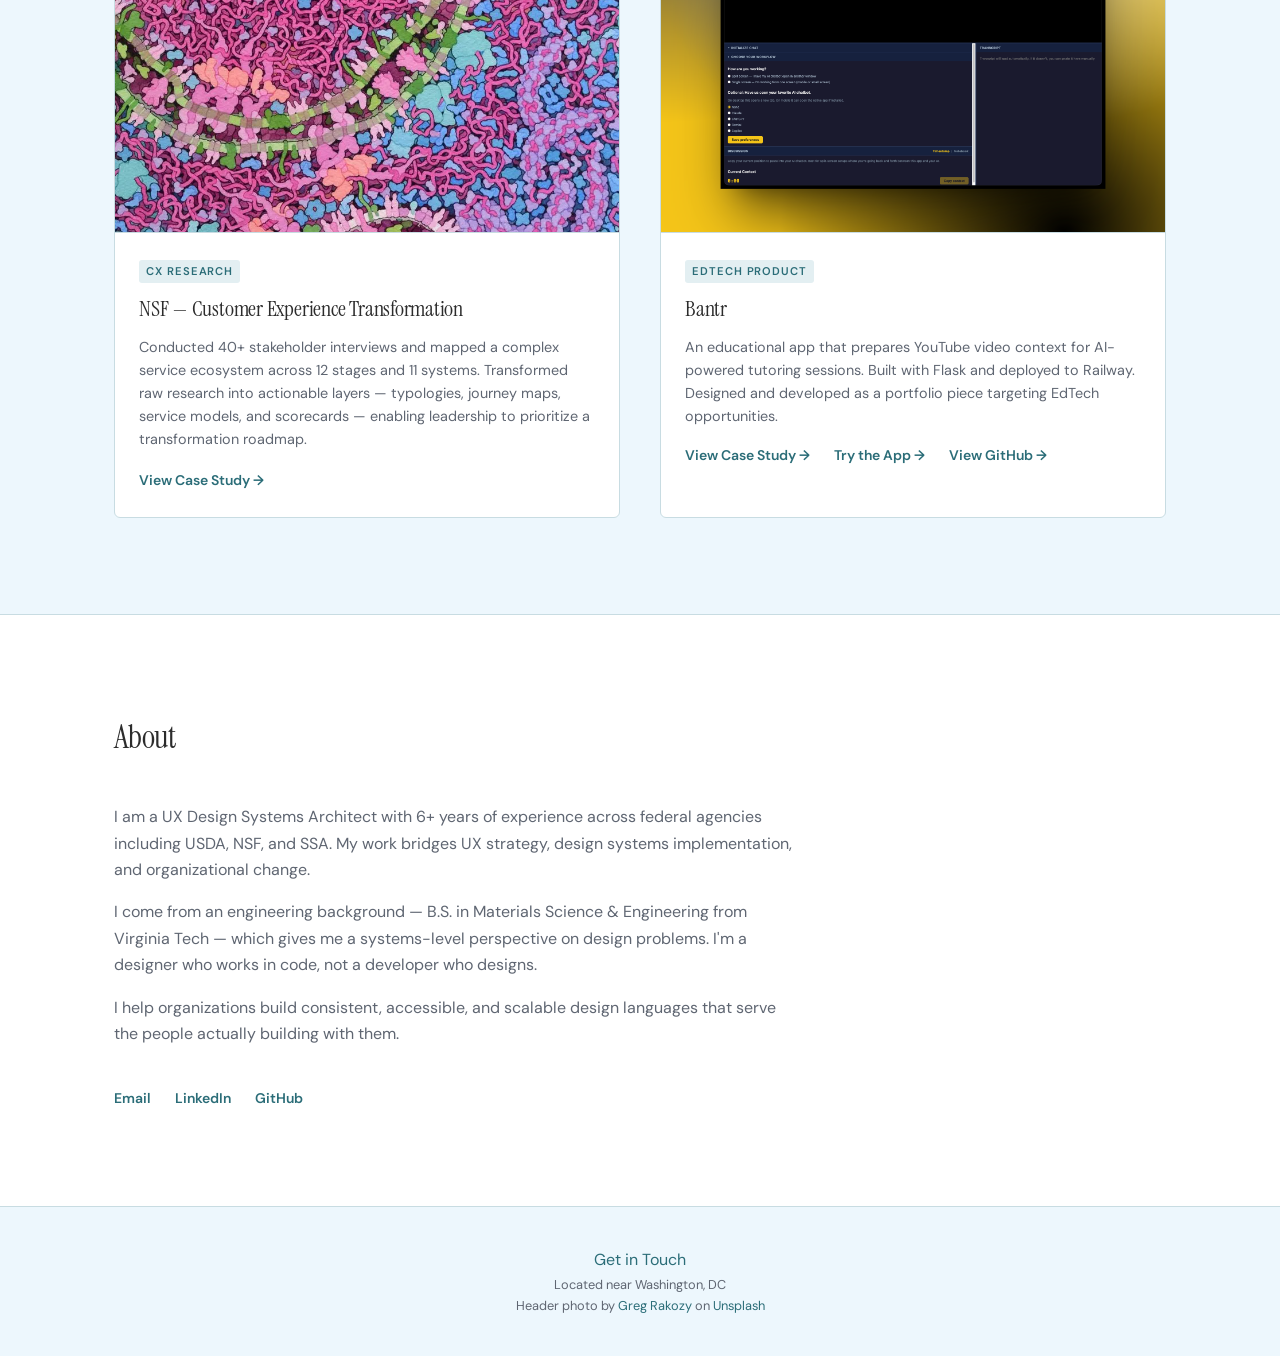
==== commit af479fe9: "Updated the name of the YT-tutor app to Bantr. Added Microsoft Clarity and PostHog analytics trackin" ====
--- a/index.html
+++ b/index.html
@@ -9,6 +9,25 @@
   <link rel="preconnect" href="https://fonts.googleapis.com">
   <link rel="preconnect" href="https://fonts.gstatic.com" crossorigin>
   <link href="https://fonts.googleapis.com/css2?family=DM+Sans:ital,wght@0,400;0,500;0,600;0,700;1,400&family=Instrument+Serif:ital@0;1&display=swap" rel="stylesheet">
+
+<!-- Microsoft Clarity -->
+  <script type="text/javascript">
+    (function(c,l,a,r,i,t,y){
+        c[a]=c[a]||function(){(c[a].q=c[a].q||[]).push(arguments)};
+        t=l.createElement(r);t.async=1;t.src="https://www.clarity.ms/tag/"+i;
+        y=l.getElementsByTagName(r)[0];y.parentNode.insertBefore(t,y);
+    })(window, document, "clarity", "script", "vq26zaa7ze");
+  </script>
+
+  <!-- PostHog -->
+  <script>
+    !function(t,e){var o,n,p,r;e.__SV||(window.posthog&&window.posthog.__loaded)||(window.posthog=e,e._i=[],e.init=function(i,s,a){function g(t,e){var o=e.split(".");2==o.length&&(t=t[o[0]],e=o[1]),t[e]=function(){t.push([e].concat(Array.prototype.slice.call(arguments,0)))}}(p=t.createElement("script")).type="text/javascript",p.crossOrigin="anonymous",p.async=!0,p.src=s.api_host.replace(".i.posthog.com","-assets.i.posthog.com")+"/static/array.js",(r=t.getElementsByTagName("script")[0]).parentNode.insertBefore(p,r);var u=e;for(void 0!==a?u=e[a]=[]:a="posthog",u.people=u.people||[],u.toString=function(t){var e="posthog";return"posthog"!==a&&(e+="."+a),t||(e+=" (stub)"),e},u.people.toString=function(){return u.toString(1)+".people (stub)"},o="init ir nr qi rr ar Ze er capture calculateEventProperties dr register register_once register_for_session unregister unregister_for_session getFeatureFlag getFeatureFlagPayload getFeatureFlagResult isFeatureEnabled reloadFeatureFlags updateFlags updateEarlyAccessFeatureEnrollment getEarlyAccessFeatures on onFeatureFlags onSurveysLoaded onSessionId getSurveys getActiveMatchingSurveys renderSurvey displaySurvey cancelPendingSurvey canRenderSurvey canRenderSurveyAsync identify setPersonProperties group resetGroups setPersonPropertiesForFlags resetPersonPropertiesForFlags setGroupPropertiesForFlags resetGroupPropertiesForFlags reset get_distinct_id getGroups get_session_id get_session_replay_url alias set_config startSessionRecording stopSessionRecording sessionRecordingStarted captureException startExceptionAutocapture stopExceptionAutocapture loadToolbar get_property getSessionProperty cr hr createPersonProfile setInternalOrTestUser pr Xe gr opt_in_capturing opt_out_capturing has_opted_in_capturing has_opted_out_capturing get_explicit_consent_status is_capturing clear_opt_in_out_capturing lr debug At vr getPageViewId captureTraceFeedback captureTraceMetric Je".split(" "),n=0;n<o.length;n++)g(u,o[n]);e._i.push([i,s,a])},e.__SV=1)}(document,window.posthog||[]);
+    posthog.init('phc_r5H4GrjQHveSs2ZsA1WZOOLjIdOjCg2QmKeXWUNGjbG', {
+        api_host: 'https://us.i.posthog.com',
+        defaults: '2026-01-30',
+        person_profiles: 'identified_only',
+    })
+  </script>
 </head>
 <body>
 
@@ -87,19 +106,19 @@
         </div>
       </article>
 
-      <!-- Card 4: YT-Tutor -->
+      <!-- Card 4: Bantr -->
       <article class="project-card">
         <div class="card-image">
-          <img src="yt-tutor/thumbnail.png" alt="Screenshot of the YT-Tutor educational application">
+          <img src="bantr/thumbnail.png" alt="Screenshot of the Bantr educational application">
         </div>
         <div class="card-content">
           <span class="card-tag">EdTech Product</span>
-          <h3 class="card-title">YT-Tutor</h3>
+          <h3 class="card-title">Bantr</h3>
           <p class="card-description">An educational app that prepares YouTube video context for AI-powered tutoring sessions. Built with Flask and deployed to Railway. Designed and developed as a portfolio piece targeting EdTech opportunities.</p>
           <div class="card-links">
-            <a href="yt-tutor.html" class="card-link">View Case Study →</a>
-            <a href="https://yt-tutor.up.railway.app/" class="card-link" target="_blank" rel="noopener">Try the App →<span class="sr-only"> (opens in new tab)</span></a>
-            <a href="https://github.com/michaelasaro/YT-Tutor" class="card-link" target="_blank" rel="noopener">View GitHub →<span class="sr-only"> (opens in new tab)</span></a>
+            <a href="bantr.html" class="card-link">View Case Study →</a>
+            <a href="https://Bantr.up.railway.app/" class="card-link" target="_blank" rel="noopener">Try the App →<span class="sr-only"> (opens in new tab)</span></a>
+            <a href="https://github.com/michaelasaro/Bantr" class="card-link" target="_blank" rel="noopener">View GitHub →<span class="sr-only"> (opens in new tab)</span></a>
           </div>
         </div>
       </article>
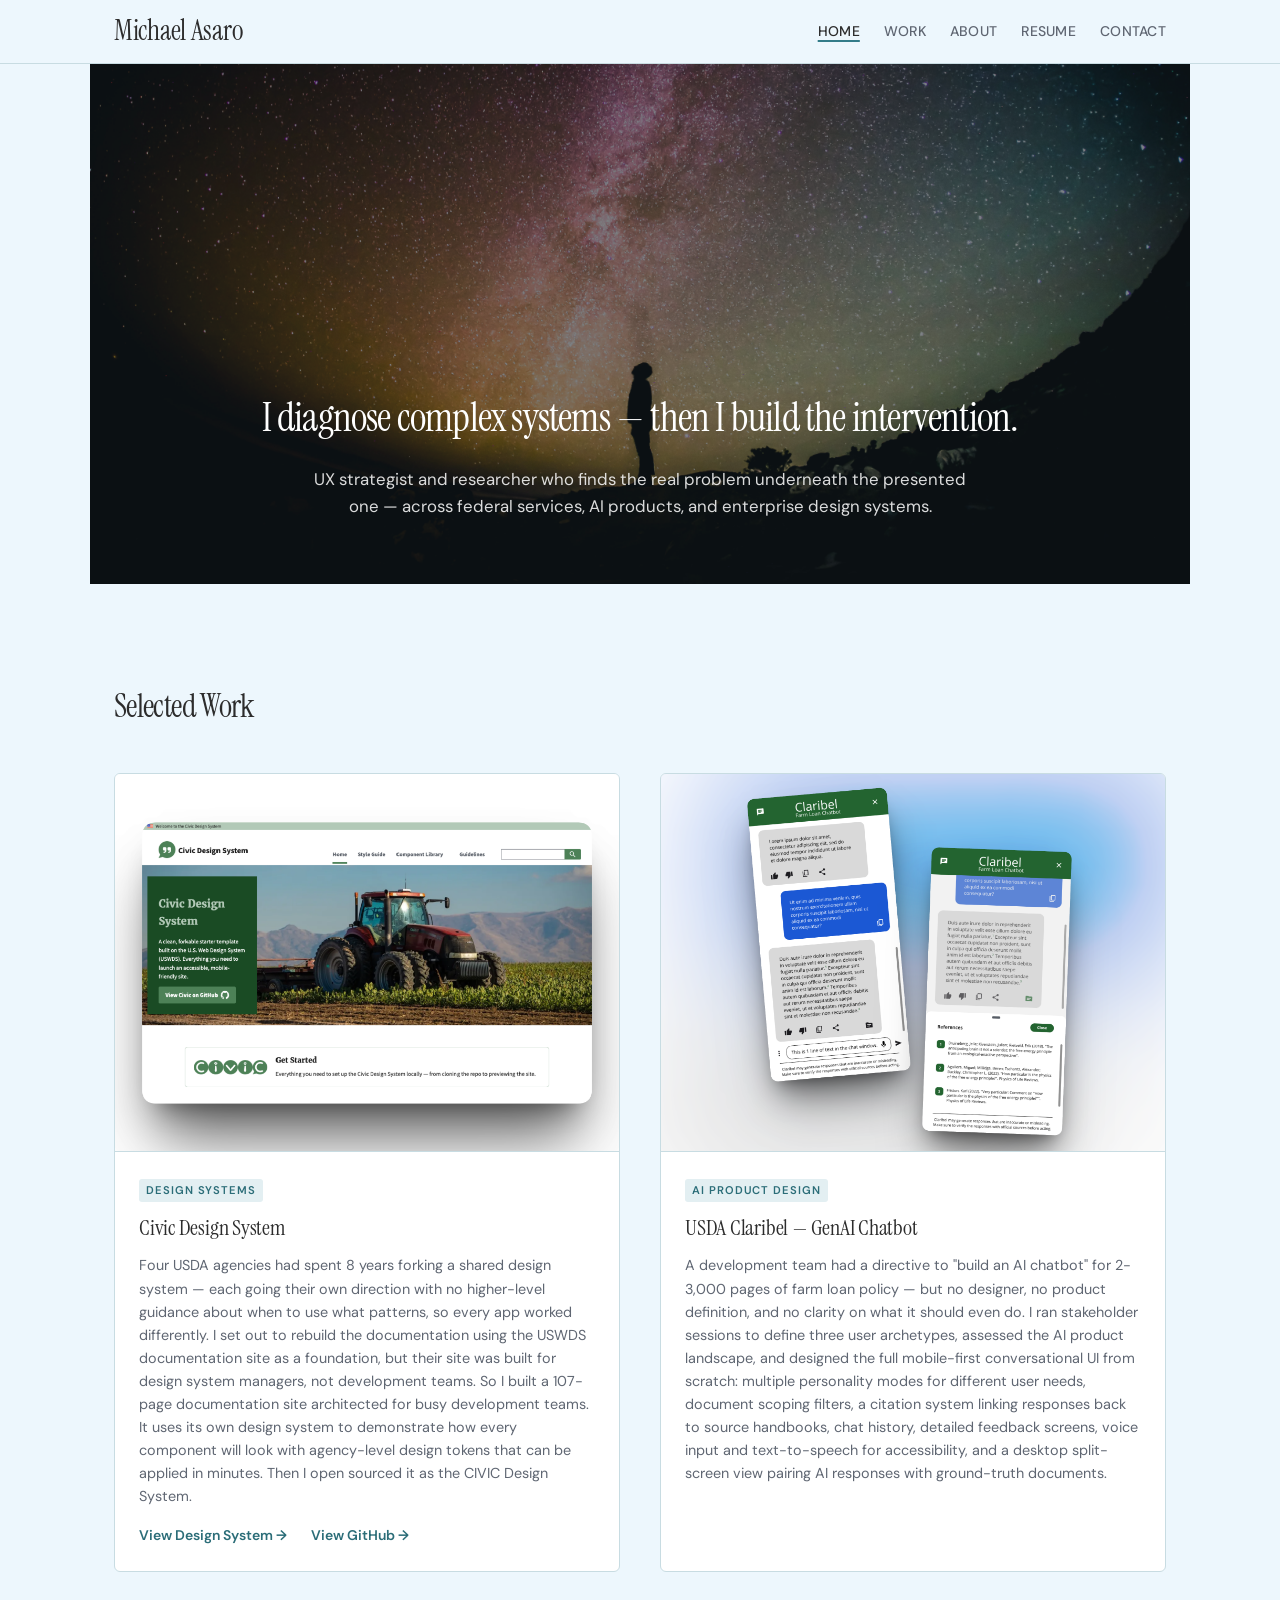
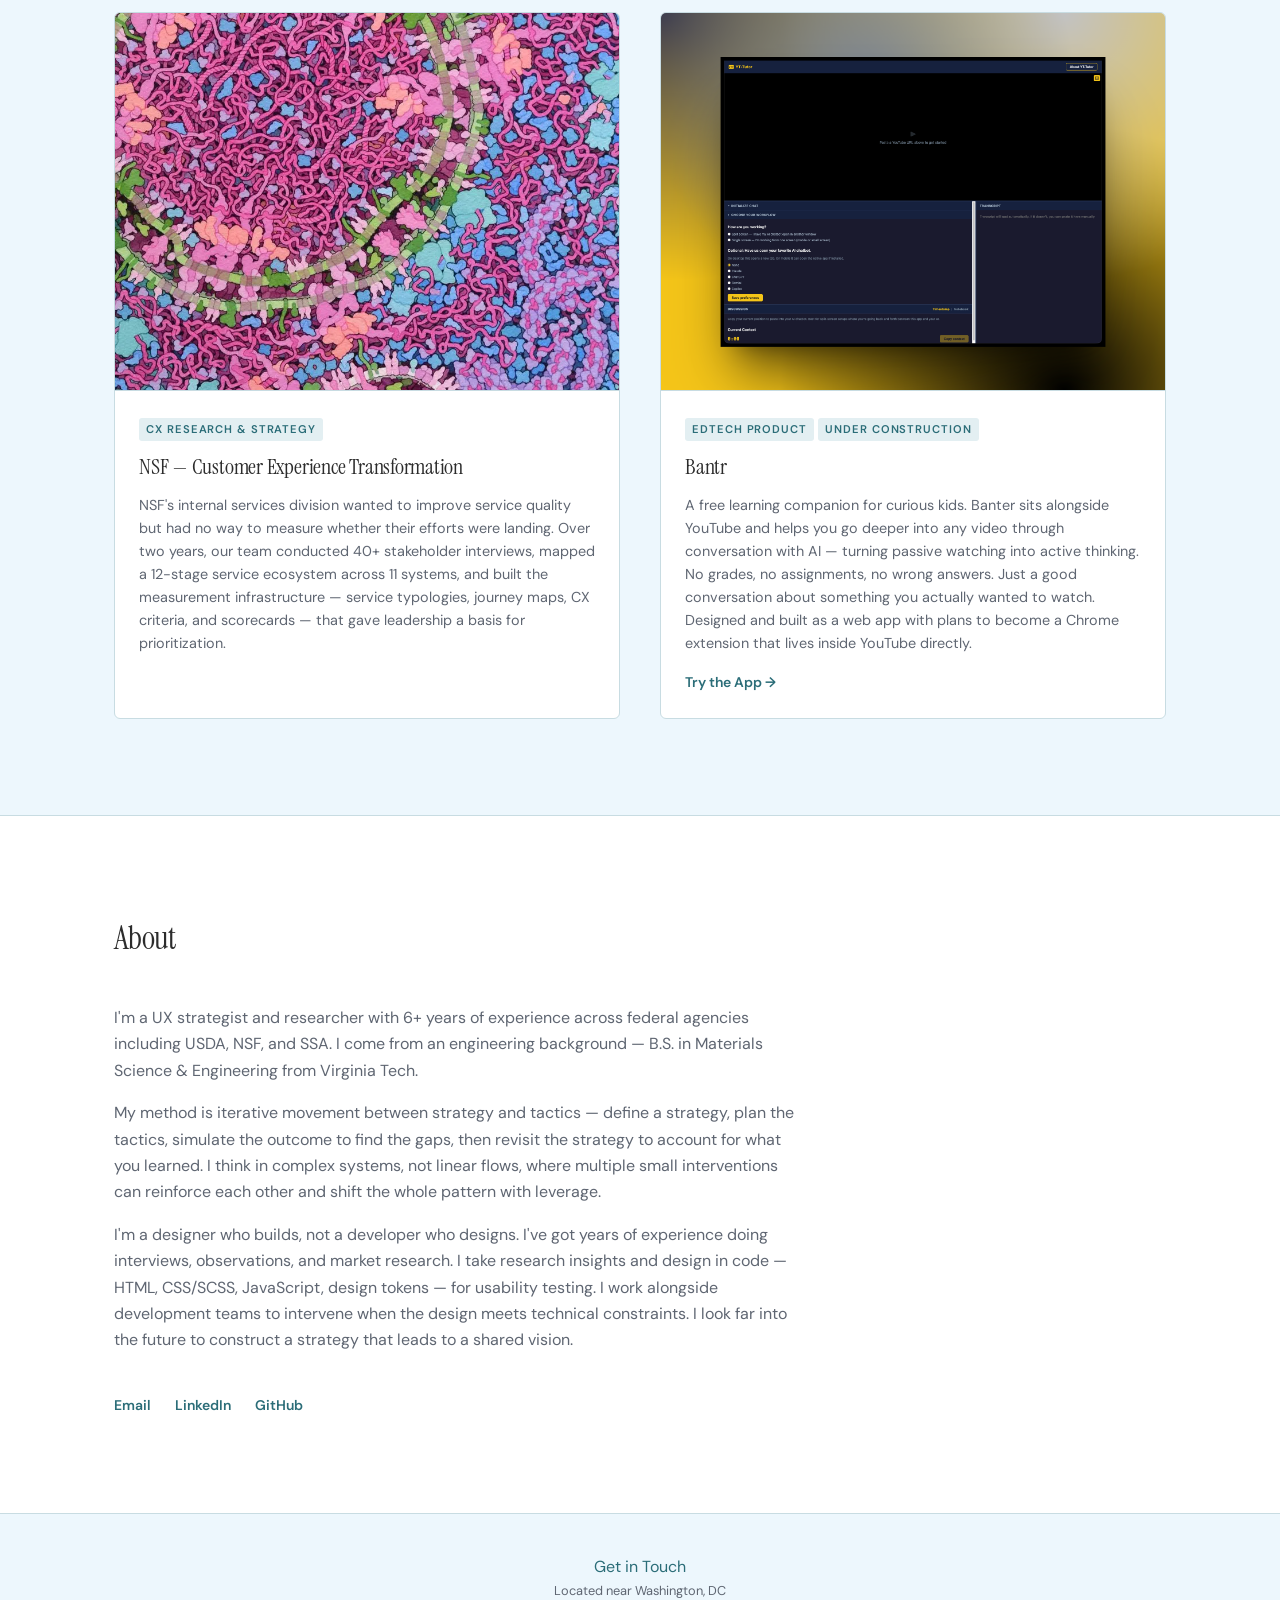
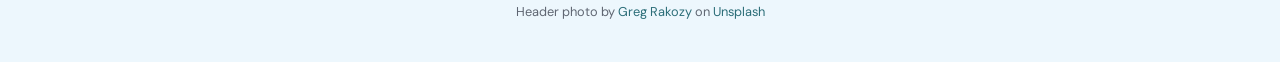
==== commit a92e067a: "Rewrite case study content and improve card interaction Restructure all case studies from Problem/Ap" ====
--- a/index.html
+++ b/index.html
@@ -3,7 +3,7 @@
 <head>
   <meta charset="UTF-8">
   <meta name="viewport" content="width=device-width, initial-scale=1.0">
-  <title>Michael Asaro — UX Designer</title>
+  <title>Michael Asaro — UX Strategist &amp; Researcher</title>
   <link rel="icon" href="favicon.svg" type="image/svg+xml">
   <link rel="stylesheet" href="styles.css">
   <link rel="preconnect" href="https://fonts.googleapis.com">
@@ -51,8 +51,8 @@
   <header class="hero">
     <div class="hero-overlay"></div>
     <div class="hero-content">
-      <h1 class="hero-title">Designer + Engineer + Futurist</h1>
-      <p class="hero-subtitle">UX Design Systems Architect specializing in complex enterprise applications, information architecture, and human-centered design for federal and civic technology.</p>
+      <h1 class="hero-title">I diagnose complex systems — then I build the intervention.</h1>
+      <p class="hero-subtitle">UX strategist and researcher who finds the real problem underneath the presented one — across federal services, AI products, and enterprise design systems.</p>
     </div>
   </header>
 
@@ -64,16 +64,15 @@
     <div class="card-grid">
 
       <!-- Card 1: Civic Design System -->
-      <article class="project-card">
+      <article class="project-card" data-href="civic-design-system.html">
         <div class="card-image">
           <img src="civic-design-system/thumbnail.png" alt="Screenshot of the Civic Design System documentation site">
         </div>
         <div class="card-content">
           <span class="card-tag">Design Systems</span>
           <h3 class="card-title">Civic Design System</h3>
-          <p class="card-description">Restructured the federal USWDS design system from 8 sections to 4, organized around designer and developer workflows. Built a 107-page documentation and component library site with interactive code examples.</p>
-          <div class="card-links">
-            <a href="civic-design-system.html" class="card-link">View Case Study →</a>
+<p class="card-description">Four USDA agencies had spent 8 years forking a shared design system — each going their own direction with no higher-level guidance about when to use what patterns, so every app worked differently. I set out to rebuild the documentation using the USWDS documentation site as a foundation, but their site was built for design system managers, not development teams. So I built a 107-page documentation site architected for busy development teams. It uses its own design system to demonstrate how every component will look with agency-level design tokens that can be applied in minutes. Then I open sourced it as the CIVIC Design System.</p>
+        <div class="card-links">
             <a href="https://michaelasaro.github.io/civic-guide/" class="card-link" target="_blank" rel="noopener">View Design System →<span class="sr-only"> (opens in new tab)</span></a>
             <a href="https://github.com/michaelasaro/civic-guide" class="card-link" target="_blank" rel="noopener">View GitHub →<span class="sr-only"> (opens in new tab)</span></a>
           </div>
@@ -81,44 +80,39 @@
       </article>
 
       <!-- Card 2: USDA GenAI Chatbot -->
-      <article class="project-card">
+      <article class="project-card" data-href="claribel-chatbot.html">
         <div class="card-image">
           <img src="claribel-chatbot/thumbnail.png" alt="Figma mockups of the USDA Claribel chatbot interface">
         </div>
         <div class="card-content">
-          <span class="card-tag">Product Design</span>
+          <span class="card-tag">AI Product Design</span>
           <h3 class="card-title">USDA Claribel — GenAI Chatbot</h3>
-          <p class="card-description">Designed the conversational UI for USDA's internal GenAI chatbot in Figma. Defined onboarding flows, help patterns, citation display, feedback mechanisms, and error states for field agents and customer service representatives.</p>
-          <a href="claribel-chatbot.html" class="card-link">View Case Study →</a>
+<p class="card-description">A development team had a directive to "build an AI chatbot" for 2-3,000 pages of farm loan policy — but no designer, no product definition, and no clarity on what it should even do. I ran stakeholder sessions to define three user archetypes, assessed the AI product landscape, and designed the full mobile-first conversational UI from scratch: multiple personality modes for different user needs, document scoping filters, a citation system linking responses back to source handbooks, chat history, detailed feedback screens, voice input and text-to-speech for accessibility, and a desktop split-screen view pairing AI responses with ground-truth documents.</p>
         </div>
       </article>
 
       <!-- Card 3: NSF CX Research -->
-      <article class="project-card">
+      <article class="project-card" data-href="nsf-cx-research.html">
         <div class="card-image">
           <img src="nsf-cx-research/thumbnail.png" alt="Service ecosystem visualization from NSF customer experience research">
         </div>
         <div class="card-content">
-          <span class="card-tag">CX Research</span>
+          <span class="card-tag">CX Research &amp; Strategy</span>
           <h3 class="card-title">NSF — Customer Experience Transformation</h3>
-          <p class="card-description">Conducted 40+ stakeholder interviews and mapped a complex service ecosystem across 12 stages and 11 systems. Transformed raw research into actionable layers — typologies, journey maps, service models, and scorecards — enabling leadership to prioritize a transformation roadmap.</p>
-          <a href="nsf-cx-research.html" class="card-link">View Case Study →</a>
+          <p class="card-description">NSF's internal services division wanted to improve service quality but had no way to measure whether their efforts were landing. Over two years, our team conducted 40+ stakeholder interviews, mapped a 12-stage service ecosystem across 11 systems, and built the measurement infrastructure — service typologies, journey maps, CX criteria, and scorecards — that gave leadership a basis for prioritization.</p>
         </div>
       </article>
 
       <!-- Card 4: Bantr -->
-      <article class="project-card">
+      <article class="project-card" data-href="bantr.html">
         <div class="card-image">
           <img src="bantr/thumbnail.png" alt="Screenshot of the Bantr educational application">
         </div>
         <div class="card-content">
-          <span class="card-tag">EdTech Product</span>
+          <span class="card-tag">EdTech Product</span> <span class="card-tag">Under Construction</span>
           <h3 class="card-title">Bantr</h3>
-          <p class="card-description">An educational app that prepares YouTube video context for AI-powered tutoring sessions. Built with Flask and deployed to Railway. Designed and developed as a portfolio piece targeting EdTech opportunities.</p>
-          <div class="card-links">
-            <a href="bantr.html" class="card-link">View Case Study →</a>
+<p class="card-description">A free learning companion for curious kids. Banter sits alongside YouTube and helps you go deeper into any video through conversation with AI — turning passive watching into active thinking. No grades, no assignments, no wrong answers. Just a good conversation about something you actually wanted to watch. Designed and built as a web app with plans to become a Chrome extension that lives inside YouTube directly.</p>          <div class="card-links">
             <a href="https://Bantr.up.railway.app/" class="card-link" target="_blank" rel="noopener">Try the App →<span class="sr-only"> (opens in new tab)</span></a>
-            <a href="https://github.com/michaelasaro/Bantr" class="card-link" target="_blank" rel="noopener">View GitHub →<span class="sr-only"> (opens in new tab)</span></a>
           </div>
         </div>
       </article>
@@ -131,9 +125,9 @@
     <div class="about-inner">
       <h2 class="section-heading">About</h2>
       <div class="about-content">
-        <p>I am a UX Design Systems Architect with 6+ years of experience across federal agencies including USDA, NSF, and SSA. My work bridges UX strategy, design systems implementation, and organizational change.</p>
-        <p>I come from an engineering background — B.S. in Materials Science &amp; Engineering from Virginia Tech — which gives me a systems-level perspective on design problems. I'm a designer who works in code, not a developer who designs.</p>
-        <p>I help organizations build consistent, accessible, and scalable design languages that serve the people actually building with them.</p>
+        <p>I'm a UX strategist and researcher with 6+ years of experience across federal agencies including USDA, NSF, and SSA. I come from an engineering background — B.S. in Materials Science &amp; Engineering from Virginia Tech.</p> 
+        <p>My method is iterative movement between strategy and tactics — define a strategy, plan the tactics, simulate the outcome to find the gaps, then revisit the strategy to account for what you learned. I think in complex systems, not linear flows, where multiple small interventions can reinforce each other and shift the whole pattern with leverage.</p>
+        <p>I'm a designer who builds, not a developer who designs. I've got years of experience doing interviews, observations, and market research. I take research insights and design in code — HTML, CSS/SCSS, JavaScript, design tokens — for usability testing. I work alongside development teams to intervene when the design meets technical constraints. I look far into the future to construct a strategy that leads to a shared vision.</p>
       </div>
       <div class="about-links">
         <a href="mailto:michael@alamode.io">Email</a>
@@ -184,7 +178,15 @@
       window.addEventListener('scroll', update, { passive: true });
       update();
     })();
+
+    // Clickable project cards
+    document.querySelectorAll('.project-card[data-href]').forEach(function (card) {
+      card.addEventListener('click', function (e) {
+        if (e.target.closest('a')) return;
+        window.location.href = card.dataset.href;
+      });
+    });
   </script>
 
 </body>
-</html>
+</html>
--- a/styles.css
+++ b/styles.css
@@ -265,11 +265,13 @@
 }
 
 .project-card {
+  position: relative;
   background: var(--color-surface);
   border-radius: var(--border-radius);
   overflow: hidden;
   border: 1px solid var(--color-border);
   transition: transform 0.25s ease, box-shadow 0.25s ease;
+  cursor: pointer;
 }
 
 .project-card:hover {
@@ -325,6 +327,8 @@
 }
 
 .card-link {
+  position: relative;
+  z-index: 1;
   font-size: 0.875rem;
   font-weight: 600;
   color: var(--color-accent-hover);
